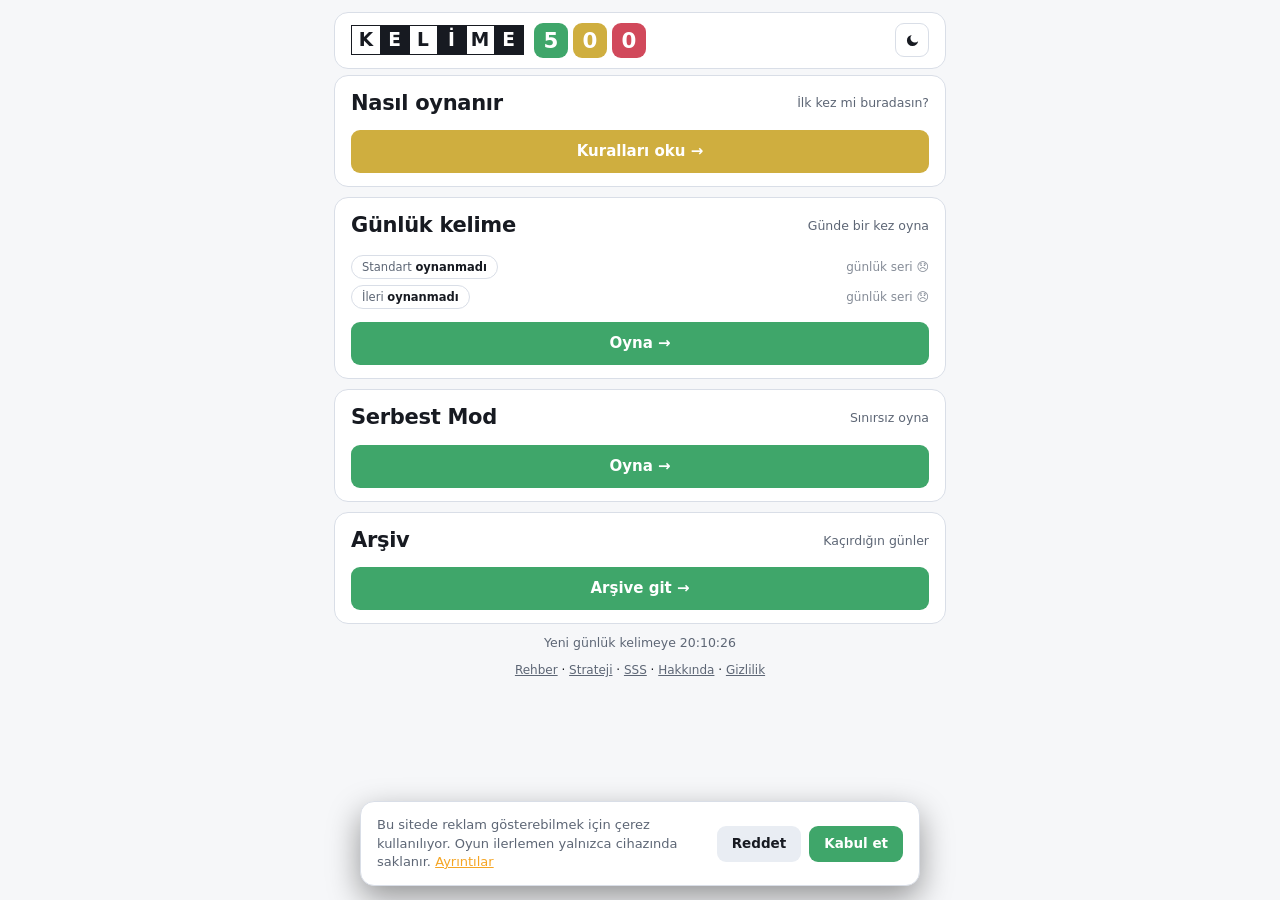
==== index.html @ 50d29ca2 "Mobilde alt kuşak büyüdü; pencere içi reklam her ekrana sığıyor Klavyenin altında ölü boşluk kalıyor" ====
<!doctype html>
<html lang="tr" data-tema="koyu">
<head>
<meta charset="utf-8">
<meta name="viewport" content="width=device-width, initial-scale=1">
<title>Kelime500</title>
<meta name="description" content="Gizli Türkçe kelimeyi 8 hakta bul. Her gün iki seviye için yeni kelime; serbest modda sınırsız oyna, arşivden eski günleri çöz.">
<link rel="canonical" href="https://kelime500.com/">
<link rel="icon" href="assets/favicon.svg?v=153" type="image/svg+xml">
<link rel="apple-touch-icon" href="assets/apple-touch-icon.png?v=153">
<meta name="theme-color" content="#0f1115">
<!-- Sosyal paylasim -->
<meta property="og:url" content="https://kelime500.com/">
<meta property="og:type" content="website">
<meta property="og:site_name" content="Kelime500">
<meta property="og:title" content="Kelime500 — Türkçe kelime bulmacası">
<meta property="og:description" content="Gizli Türkçe kelimeyi 8 hakta bul. Her gün iki seviye için yeni kelime; serbest modda sınırsız oyna, arşivden eski günleri çöz.">
<meta property="og:image" content="https://kelime500.com/assets/paylasim.png?v=153">
<meta property="og:image:width" content="1200">
<meta property="og:image:height" content="630">
<meta property="og:image:type" content="image/png">
<meta property="og:image:alt" content="Kelime500 — Türkçe kelime bulmacası">
<meta property="og:locale" content="tr_TR">
<meta name="twitter:card" content="summary_large_image">
<meta name="twitter:title" content="Kelime500 — Türkçe kelime bulmacası">
<meta name="twitter:description" content="Gizli Türkçe kelimeyi 8 hakta bul. Her gün iki seviye için yeni kelime; serbest modda sınırsız oyna, arşivden eski günleri çöz.">
<meta name="twitter:image" content="https://kelime500.com/assets/paylasim.png?v=153">
<link rel="stylesheet" href="assets/styles.css?v=153">
<script>
/* Tema ilk boyamadan once uygulanir; yoksa sabit yazili koyu tema bir an
   gorunup acik temaya gecerdi. Kayitli bir secim varsa o, yoksa cihazin
   tercihi kullanilir. Ayni mantik src/giris.js ve src/app.js icinde de var. */
(function () {
  var t = null;
  try { t = JSON.parse(localStorage.getItem('kelime500.tema')); } catch (e) { /* yoksay */ }
  if (t !== 'acik' && t !== 'koyu') {
    t = window.matchMedia && matchMedia('(prefers-color-scheme: light)').matches
      ? 'acik' : 'koyu';
  }
  document.documentElement.dataset.tema = t;

  /* Reklam yuvasi onizlemesi: ?reklam=1 ile acilir, ?reklam=0 ile kapanir.
     Sekme oturumu boyunca hatirlanir, boylece sayfalar arasi gezinirken
     kaybolmaz. Ziyaretciler normal adreste bos yuvalari gormez. */
  try {
    if (/[?&]reklam=1/.test(location.search)) {
      sessionStorage.setItem('kelime500.reklamOnizleme', '1');
    } else if (/[?&]reklam=0/.test(location.search)) {
      sessionStorage.removeItem('kelime500.reklamOnizleme');
    }
    if (sessionStorage.getItem('kelime500.reklamOnizleme')) {
      document.documentElement.dataset.reklam = 'onizleme';
    }
  } catch (e) { /* yoksay */ }
}());
</script>
</head>
<body class="giris">

<header>
  <div class="marka-kart">
    <span class="logo" aria-label="Kelime500">
      <span class="logo-kelime" aria-hidden="true"><b>K</b><b>E</b><b>L</b><b>İ</b><b>M</b><b>E</b></span>
      <span class="logo-sayi" aria-hidden="true"><b>5</b><b>0</b><b>0</b></span>
    </span>
    <button class="simge" id="tema" type="button" title="Gece/Gündüz">☀</button>
  </div>
</header>

<main class="giris-icerik">

  <section class="kart" id="nasil-kart">
    <p class="kart-ust">İlk kez mi buradasın?</p>
    <h2>Nasıl oynanır</h2>
    <a class="kart-dugme sari" href="nasil-oynanir">Kuralları oku →</a>
  </section>

  <section class="kart">
    <!-- Seri tehlikedeyse bu satirin yazisi degisir (src/giris.js): ayri bir
         uyari satiri eklemek kart yuklendikten sonra buyutuyordu. -->
    <p class="kart-ust" id="gunluk-ust">Günde bir kez oyna</p>
    <h2>Günlük kelime</h2>
    <div id="bugun-durum"></div>
    <a class="kart-dugme yesil" id="baglanti-gunluk" href="oyna?mod=gunluk">Oyna →</a>
  </section>

  <!-- Reklam yuvasi: Gunluk kelime kartindan sonra, kartlarla ayni genislikte.
       Yer onceden ayrildi; reklam gec yuklense de sayfa kaymaz. -->
  <div class="reklam reklam-icerik" id="reklam-anasayfa" aria-hidden="true"></div>

  <section class="kart">
    <p class="kart-ust">Sınırsız oyna</p>
    <h2>Serbest Mod</h2>
    <a class="kart-dugme yesil" id="baglanti-serbest" href="oyna?mod=serbest">Oyna →</a>
  </section>

  <section class="kart">
    <p class="kart-ust">Kaçırdığın günler</p>
    <h2>Arşiv</h2>
    <a class="kart-dugme yesil" id="baglanti-arsiv" href="oyna?mod=gunluk">Arşive git →</a>
  </section>

</main>

<p id="sayac" role="status"></p>

<p class="alt-baglanti">
  <a href="oyna?rehber" id="rehber-ac">Rehber</a> ·
  <a href="strateji">Strateji</a> ·
  <a href="sss">SSS</a> ·
  <a href="hakkinda">Hakkında</a> ·
  <a href="gizlilik">Gizlilik</a>
</p>


<!-- Masaustu yan bantlar (300x600) - yalnizca 1200px ustunde gorunur -->
<aside class="reklam reklam-yan sol" id="reklam-sol" aria-hidden="true"></aside>
<aside class="reklam reklam-yan sag" id="reklam-sag" aria-hidden="true"></aside>

<!-- Masaustu alt bant (728x90) -->
<div class="reklam reklam-alt" id="reklam-alt" aria-hidden="true"></div>

<script src="src/cerez.js?v=153"></script>
<script src="src/rehber.js?v=153"></script>
<script src="src/giris.js?v=153"></script>
<script>
/* Alttaki "Rehber" baglantisi: sayfadan cikmadan rehberi acar. JavaScript
   calismiyorsa baglanti oyun sayfasina gider (href), davranis bozulmaz. */
document.getElementById('rehber-ac').addEventListener('click', function (e) {
  if (window.KB && KB.rehber) { e.preventDefault(); KB.rehber.ac(); }
});
</script>
</body>
</html>
---- assets/styles.css ----
:root {
  --bg: #0f1115;
  --bg-yuksek: #171a21;
  --tus-bg: #262b35;
  --cizgi: #2a2f3a;
  --metin: #e8eaf0;
  --soluk: #9aa3b2;
  --vurgu: #f5a524;
  --yesil: #3fa66a;
  --sari: #cfae3f;
  --kirmizi: #d1495b;
  --gri: #4a5160;
  --yuvarlak: 9px;
  --gecis: 120ms ease;
  /* Sabit alt reklam kusagi. Mobilde 320x50, masaustunde 728x90 olcusune gore. */
  --reklam-alt-boy: 60px;
  --tema-sure: 320ms;    /* acik<->koyu gecis suresi - src/*.js TEMA_SURE ile ayni */
  --kart-sure: 460ms;   /* kart cevirme suresi - src/app.js KART_SURE ile ayni */

  --bosluk: clamp(4px, 0.8vh, 7px);
  /* Yardim penceresindeki ornek rozetler icin varsayilan olcu.
     Tahtadaki gercek kutu boyu #tahta icinde satir genisliginden cozuluyor. */
  --kutu: clamp(30px, min(11vw, 5.6vh), 52px);

  /* Daha once denenmis harf: koyu temada karartilir, acik temada grilestirilir.
     Koyu temada %45 karartma tusu klavye kutusunun rengine (--serit)
     esitliyordu, tusun kenari kayboluyordu; karartma azaltildi, soluklugu
     artik harfin rengi de tasiyor (.tus.kullanilmis). */
  --tus-kullanilmis: color-mix(in srgb, var(--tus-bg) 72%, #000 28%);

  /* Oyun sayfasinda baslik ve klavyenin arkasindaki tam genislik serit.
     Dugme renginden (--bg-yuksek) bir-iki ton koyu. */
  --serit: #13161c;

  /* --- OYUN OLCULERI: MOBIL ---
     Oyun sayfasindaki tahta ve klavyenin boyutlari. Buradaki degerler mobil
     (760px'ten dar ekran) icindir; web degerleri hemen asagidaki @media
     blogunda ayrica tanimli. Birini degistirmek digerine dokunmaz.
     Kutu boyu ekrana gore esner: genislikten ve yukseklikten ayri ayri
     hesaplanir, kucuk olan alinir, en-kucuk/en-buyuk arasina sikistirilir,
     sonra olcekle carpilir. */
  --oyun-genislik: 480px;     /* tahta + klavye alaninin en genis hali */
  --kutu-en-kucuk: 28px;
  --kutu-en-buyuk: 52px;
  --kutu-dikey-pay: 0.056;    /* ekran yuksekliginin kutu basina dusen payi */
  --tahta-olcek: 0.8;
  --tus-en-kucuk: 34px;       /* klavye tus yuksekligi */
  --tus-dikey-pay: 5.4vh;
  --tus-en-buyuk: 48px;
  --tus-olcek: 0.96;          /* 0.8'den %20 buyutuldu */
  --tus-yazi: 14px;
  --tus-genis-yazi: 13px;     /* ENTER ve silme tuslari */
  --tus-aralik: 3px;          /* ayni satirdaki tuslar arasi */
  --klavye-aralik: 0.75;      /* tus satirlari arasi bosluk carpani (1 = ilk hali) */
  /* Tus yuksekligi: hem .tus hem de klavyenin bos haldeki yuksekligi bunu
     kullanir (asagida #klavye min-height). */
  --tus-boy: calc(clamp(var(--tus-en-kucuk), var(--tus-dikey-pay), var(--tus-en-buyuk))
                  * var(--tus-olcek));
  --kutu-en-carpan: 1.524;    /* harf kutusu genisligi (1 = ilk hali) */
  --rozet-en-carpan: 1.8;     /* rozet genisligi (1 = ilk hali) */
  --kutu-boy-carpan: 1.287;   /* harf kutusu ve rozet yuksekligi (1 = ilk hali) */
  --tahta-aralik: 0.4375;     /* kutular arasi bosluk carpani (1 = ilk hali) */
  --kare-olcek: 0.94;         /* kare harf kutusunun olcegi (asagiya bkz. --kare) */
}

/* --- OYUN OLCULERI: WEB (760px ve genis) ---
   Web'e ozel tasarim buradan ayarlanir; su an mobil ile ayni degerler. */
@media (min-width: 760px) {
  :root {
    /* Web turu (24 Eylul): genis ekranda oyun dar bir sutunda kaliyor,
       altta olu bosluk oluyordu. Sutun genisletildi, kutular ve tuslar
       dikey alani daha cok kullaniyor. */
    --oyun-genislik: 640px;   /* giris sayfasindaki kartlarla ayni */
    --kutu-en-kucuk: 28px;
    --kutu-en-buyuk: 60px;
    --kutu-dikey-pay: 0.062;
    --tahta-olcek: 0.86;
    --tus-en-kucuk: 34px;
    --tus-dikey-pay: 5.6vh;
    --tus-en-buyuk: 52px;
    --tus-olcek: 0.96;
    --tus-yazi: 14px;
    --tus-genis-yazi: 13px;
    --tus-aralik: 3px;
    --klavye-aralik: 0.75;
    --kutu-en-carpan: 1.524;
    --rozet-en-carpan: 1.8;
    --kutu-boy-carpan: 1.287;
    --tahta-aralik: 0.4375;
    --kare-olcek: 0.94;
  }
}


:root[data-tema="acik"] {
  --bg: #f6f7f9;
  --bg-yuksek: #ffffff;
  --tus-bg: #e9edf3;
  --cizgi: #d9dee7;
  --metin: #171a21;
  --soluk: #5d6675;
  --gri: #b3bac6;
  /* Acik temada karartma tusu orta griye cevirip bozuk gosteriyordu;
     bunun yerine hafifce grilestiriliyor. */
  --tus-kullanilmis: color-mix(in srgb, var(--tus-bg) 70%, var(--soluk) 30%);
  --serit: #e4e8ee;
}

* { box-sizing: border-box; }

/* hidden ozniteligi her zaman gizlesin. Tarayicinin "[hidden]{display:none}"
   kurali cok zayif; ogeye sinif uzerinden display verildiginde (ornegin
   ".acilir button { display: flex }") eziliyor ve oge gizlenmiyordu. */
[hidden] { display: none !important; }

/* Asagi cekip yenileme (pull-to-refresh) kapali: oyun oynarken parmagi asagi
   kaydirmak kazara sayfayi yenileyebiliyor.
   NOT: iOS Safari'de denendi, orada yenileme hareketi yine de calisiyor ve
   bu sirada tarayici butun goruntu alanini surukledigi icin sabit reklam
   kusagi gecici olarak ekrandan tasiyor. Kullanici bunu sorun gormedi,
   ustune gidilmedi. Kural yine de duruyor - Chrome/Android gibi tarayicilarda
   kazara yenilemeyi engelliyor ve normal kaydirmayi etkilemiyor. */
html { overscroll-behavior-y: contain; }

body {
  margin: 0;
  min-height: 100dvh;
  overscroll-behavior-y: contain;
  background: var(--bg);
  color: var(--metin);
  font: 16px/1.4 "Inter", "Segoe UI", system-ui, -apple-system, sans-serif;
  display: flex;
  flex-direction: column;
  align-items: center;
  /* Hizli arka arkaya dokunuslar (ozellikle silme tusu) cift dokunus sayilip
     sayfayi yakinlastirmasin. Parmakla acip kapatarak yakinlastirma calismaya devam eder. */
  touch-action: manipulation;
  -webkit-text-size-adjust: 100%;
}

button {
  font: inherit; color: inherit; cursor: pointer;
  touch-action: manipulation;
  -webkit-tap-highlight-color: transparent;   /* dokununca gri parlama olmasin */
  -webkit-touch-callout: none;                /* basili tutunca buyutec/menu cikmasin */
  user-select: none;                          /* hizli dokunusta harf secilmesin */
}

/* Tiklayinca/dokununca cerceve cikmasin; yalnizca Tab ile gezinen gorsun. */
:focus { outline: none; }
:focus-visible { outline: 2px solid var(--vurgu); outline-offset: 2px; }

/* --- tema gecisi ---
   Sayfanin tamami tek parca capraz-gecis yapar (View Transitions).
   Onceki yontem her ogeye ayri renk gecisi veriyordu; rengini kalitimla alan
   yazilar (kart basliklari gibi) hem govdenin gecisini takip edip hem kendi
   gecislerini uyguladigi icin geride kaliyordu. Tek snapshot gecisinde
   butun pikseller ayni hizda doner. Destegi olmayan tarayicida ani gecis. */
::view-transition-old(root),
::view-transition-new(root) {
  animation-duration: var(--tema-sure);
  animation-timing-function: ease;
}
@media (prefers-reduced-motion: reduce) {
  ::view-transition-old(root),
  ::view-transition-new(root) { animation: none; }
}

/* --- üst bar --- */
header, .kontroller, main { width: 100%; max-width: 480px; padding-inline: 14px; }
body:not(.giris) :is(header, .kontroller, main) { max-width: var(--oyun-genislik); }

/* Oyun sayfasi: main artan dikey alani yutar. Tahta yukarida, kontrollerin
   hemen altinda kalir; klavye asagi itilir (telefonda basparmaga daha yakin).
   Boylece altta olu bosluk kalmaz. (Giris sayfasinin kendi izgarasi var.) */
body:not(.giris) main {
  /* Buyumez: artan dikey alan reklam yuvasinin ALTINDA kalsin. Buyuseydi
     bosluk klavye ile reklam arasina gider, reklam da ekranin dibine
     dusup gorunmez olurdu. */
  flex: 0 0 auto;
  display: flex; flex-direction: column;
  container-type: inline-size;   /* kutu boyu bu genislikten hesaplanir */
}

header {
  padding-top: 12px;
  display: flex; align-items: center; gap: 8px;
}

/* --- marka --- */

/* --- kutucuklu logo (giris sayfasi) ---
   KELIME: cengel bulmaca izgarasi - koseli, bitisik, kenarlari paylasan
   kutucuklar; bir bolumu dolu.
   500: oyundaki puan rozetleri - yuvarlak koseli, arali, yesil/sari/kirmizi.
   Iki farkli bicim bilerek: biri tek parca bir yapi, digeri uc ayri okuma. */
.logo {
  display: flex; align-items: center; gap: calc(var(--logo-kutu) * 0.34);
  --logo-kutu: 30px;                                   /* KELIME kutucugu */
  --logo-sayi: calc(var(--logo-kutu) * 1.15);          /* 500 %15 daha buyuk */
  text-decoration: none; color: inherit;
  margin-right: auto;
}
.logo b {
  display: grid; place-items: center;
  width: var(--logo-kutu); height: var(--logo-kutu);
  font-size: calc(var(--logo-kutu) * 0.62);
  font-weight: 800; line-height: 1;
  letter-spacing: 0;
}

/* cengel bulmaca izgarasi: kutucuklar kenar paylassin diye 1px bindiriliyor */
.logo-kelime { display: flex; }
.logo-kelime b {
  border: 1.5px solid var(--metin);
  margin-left: -1.5px;
  color: var(--metin);
  background: transparent;
}
.logo-kelime b:first-child { margin-left: 0; }
/* donusumlu dolu kutular: izgaraya ritim verir */
.logo-kelime b:nth-child(even) {
  background: var(--metin);
  color: var(--bg-yuksek);
}

/* puan rozetleri */
.logo-sayi { display: flex; gap: calc(var(--logo-kutu) * 0.15); }
.logo-sayi b {
  width: var(--logo-sayi); height: var(--logo-sayi);
  font-size: calc(var(--logo-sayi) * 0.62);
  border-radius: calc(var(--logo-sayi) * 0.26);
  color: #fff;                       /* uc rakam da beyaz */
}
.logo-sayi b:nth-child(1) { background: var(--yesil); }
.logo-sayi b:nth-child(2) { background: var(--sari); }
.logo-sayi b:nth-child(3) { background: var(--kirmizi); }

.simge {
  width: 34px; height: 34px;
  color: inherit; text-decoration: none;   /* <a> olan geri tusu mavi cikmasin */
  display: grid; place-items: center;
  background: var(--bg-yuksek);
  border: 1px solid var(--cizgi);
  border-radius: var(--yuvarlak);
  font-size: 15px;
  transition: border-color var(--gecis);
}
@media (hover: hover) { .simge:hover { border-color: var(--vurgu); } }

.kontroller { display: flex; gap: 6px; align-items: center; margin-top: 8px; }
/* Istatistik penceresi kapatilinca dogru cevap burada ortada durur. */
.kontroller.cevap-modu { justify-content: center; }
.kontroller.cevap-modu .mod-etiket {
  /* Yazi boyu mod/seviye yazisiyla ayni (13px): buyuk olunca satir uzuyor,
     oyun bitince tahta asagi kayiyordu. */
  flex: 0 0 auto; text-align: center;
}
.kontroller.cevap-modu .mod-etiket b { color: var(--yesil); }

.sekmeler {
  display: flex; gap: 3px; padding: 3px;
  background: var(--bg-yuksek);
  border: 1px solid var(--cizgi);
  border-radius: var(--yuvarlak);
}
.sekme {
  border: 0; background: transparent;
  padding: 5px 12px; border-radius: 6px;
  font-size: 13px; font-weight: 600; color: var(--soluk);
}
.sekme[aria-selected="true"] { background: var(--vurgu); color: #17181c; }

select, input[type="date"] {
  font: inherit; font-size: 13px;
  background: var(--bg-yuksek); color: var(--metin);
  border: 1px solid var(--cizgi); border-radius: var(--yuvarlak);
  padding: 6px 8px; min-width: 0; flex: 1 1 auto;
}
/* iOS, 16px'ten kucuk yazili bir alana dokunuldugunda sayfayi kendiliginden
   yakinlastiriyor; dokunmatikte yazi buyutulerek bu engellenir. */
@media (pointer: coarse) {
  select, input[type="date"] { font-size: 16px; }
}

/* --- tahta --- */
.durum {
  display: flex; justify-content: space-between; align-items: baseline;
  font-size: 12px; color: var(--soluk); margin: 8px 2px 6px;
}
.durum b { color: var(--metin); }

/* Bir satirin genisligi: 0.42 (↺) + 5 (harf kutusu) + 3 x 0.66 (rozet) = 7.4 kutu,
   aralarinda 8 bosluk, rozetlerden once 4px. Kutu boyu bu denklemden cozuluyor;
   boylece satir hicbir ekran genisliginde tasmaz. Ayrica 5.6vh ile sinirli ki
   tahta + klavye dikeyde de sigsin. */
#tahta {
  display: grid; gap: calc(var(--bosluk) * var(--tahta-aralik)); justify-content: center;
  /* Olculer :root'taki OYUN OLCULERI degiskenlerinden gelir (mobil/web ayri).
     --tahta-olcek: reklam alani icin tahta kucultuldu; genislik hesabi ayni
     kaliyor, yalnizca sonuc olcekleniyor - satir hala tasmiyor.
     Dikey pay hesaplanirken sabit reklam kusagi dusuluyor: yoksa kisa
     ekranlarda tahta kusagin altina tasiyordu. */
  --kutu: calc(clamp(var(--kutu-en-kucuk),
                     min(calc((100cqw - 8 * var(--bosluk) - 5px) / 7.4),
                         calc((100dvh - var(--reklam-alt-boy)) * var(--kutu-dikey-pay))),
                     var(--kutu-en-buyuk))
               * var(--tahta-olcek));
  /* Genislikler icin taban: --kutu ama satir tasmayacak kadarla sinirli.
     Bir satir: sifirlama (0.42) + 5 harf kutusu + 3 rozet (0.66 x carpan),
     aralarinda 8 bosluk, rozetlerden once 4px (+1px yuvarlama payi).
     Genis ekranda sinir devreye girmez, carpanlar aynen uygulanir; dar
     telefonda satir icerik genisligini doldurup orada durur.
     Yukseklikler ve yazi boyutlari sinirsiz --kutu'yu kullanir; boylece
     dikey buyutme telefonda da tam uygulanir. */
  --kutu-en: min(var(--kutu),
                 calc((100cqw - 8 * var(--bosluk) * var(--tahta-aralik) - 5px)
                      / (0.42 + 5 * var(--kutu-en-carpan) + 1.98 * var(--rozet-en-carpan))));
  /* Harf kutulari kare: kenari, carpanlarla bulunan genislik ve yukseklikten
     kucuk olani, --kare-olcek ile carpilmis hali. Rozetlerin yuksekligi de
     bu; genislikleri harf kutusuyla ayni oranda (--rozet-oran).
     Satir yalnizca 5 kare + 3 rozet'ten olusur ve ortalanir; temizleme
     dugmesi satirin soluna asilir, hesaba girmez (asagida .satir-sifirla).
     Ikinci terim, ortalanmis satirin solunda dugmeye yer kalmasini garanti
     eder: dugme (kare x --sifirla-en-oran + 4 aralik) baslik ve klavye
     kutularinin sol kenarindan (sayfa kenarindan 6px) iceride kalir. Satir
     simetrik oldugu icin ayni pay sagda da birakilir. Satir: 5 kare + 3 rozet
     + 7 aralik + 4px (rozet grubu ayirici); kutu kenarina kadar 14 - 6 = 8px
     payi var. Dugme genisligi kareye bagli oldugu icin denklem kareye gore
     cozuldu: kare <= (W + 16 - 15a - 5) / (5 + 3 x rozet-oran + 2 x dugme-oran).
     Genis ekranda sinir devreye girmez. */
  --aralik: calc(var(--bosluk) * var(--tahta-aralik));
  --rozet-oran: calc(0.66 * var(--rozet-en-carpan) / var(--kutu-en-carpan));
  /* Satir notlarini temizleme dugmesi: kare, alani harf kutusunun yarisi.
     Kenari kutunun 1/kok(2) kati (0.7071^2 = 0.5). Kenari yarisi olsaydi
     alan dortte bir olurdu. */
  --sifirla-en-oran: 0.7071;
  --sifirla-boy-oran: 0.7071;
  --kare: min(calc(min(var(--kutu-en) * var(--kutu-en-carpan),
                       var(--kutu) * var(--kutu-boy-carpan)) * var(--kare-olcek)),
              calc((100cqw + 2 * 8px - 15 * var(--aralik) - 5px)
                   / (5 + 3 * var(--rozet-oran) + 2 * var(--sifirla-en-oran))));
}

.satir { display: flex; gap: calc(var(--bosluk) * var(--tahta-aralik)); align-items: center;
          position: relative; }   /* temizleme dugmesi buna gore asilir */

.satir-sifirla {
  /* Alani harf kutusunun yarisi (#tahta'da --sifirla-*-oran).
     Satirin disinda, soluna asili: satir yalnizca kutular ve rozetlerden
     olusup ortalansin, dugme gorunse de gorunmese de (.bos) kaymasin.
     Harf kutularina uzakligi 4 satir araligi; dikeyde satirin ortasinda. */
  position: absolute; right: 100%; top: 50%; transform: translateY(-50%);
  width: calc(var(--kare) * var(--sifirla-en-oran));
  height: calc(var(--kare) * var(--sifirla-boy-oran));
  margin-right: calc(4 * var(--aralik));
  flex: 0 0 auto;
  display: grid; place-items: center;
  border: 1px solid var(--cizgi); border-radius: var(--yuvarlak);
  background: var(--bg-yuksek); color: var(--soluk);
  font-size: calc(var(--kare) * var(--sifirla-boy-oran) * 0.56);
  /* Dugmenin varsayilan ic boslugu ve govdeden gelen 1.4 satir yuksekligi
     ↺ simgesini kutunun ortasindan kaydiriyordu. */
  padding: 0; line-height: 1;
}
@media (hover: hover) { .satir-sifirla:hover { border-color: var(--vurgu); color: var(--metin); } }
.satir-sifirla.bos { visibility: hidden; }

.kutu {
  /* Kare; kenari #tahta'daki --kare'den gelir. */
  width: var(--kare); height: var(--kare);
  display: grid; place-items: center;
  border: 2px solid var(--cizgi);
  border-radius: var(--yuvarlak);
  background: var(--bg-yuksek);
  font-size: calc(var(--kutu) * 0.46);
  font-weight: 700;
  user-select: none;
  transition: border-color var(--gecis), background var(--gecis), color var(--gecis);
}
.kutu.dolu { border-color: var(--soluk); }
.kutu.atla { color: var(--soluk); }
.kutu.imlec { border-color: var(--vurgu); }
.satir.gonderildi .kutu { cursor: pointer; }
/* Oyun bitince not almak anlamsiz: imlec ve sifirlama dugmesi pasif. */
#tahta.oyun-bitti .kutu { cursor: default; }
#tahta.oyun-bitti .satir-sifirla { visibility: hidden; }
.kutu.not-yesil   { background: var(--yesil);   border-color: var(--yesil);   color: #fff; }
.kutu.not-sari    { background: var(--sari);    border-color: var(--sari);    color: #17181c; }
.kutu.not-kirmizi { background: var(--kirmizi); border-color: var(--kirmizi); color: #fff; }

/* geçersiz kelime: satır kırmızı ve üstü çizili */
.satir.hatali .kutu { color: var(--kirmizi); border-color: var(--kirmizi); text-decoration: line-through; }

/* Enter'a basmadan, kelime tamamlanir tamamlanmaz: sozlukte olmayan kelime */
.satir.gecersiz .kutu.dolu { color: var(--kirmizi); border-color: var(--kirmizi); text-decoration: line-through; }

/* margin-left: harf kutulari ile rozetler arasindaki grup ayirici; kutu
   araliklari daraldiginda da iki grup birbirinden ayirt edilsin diye sabit. */
.rozetler { display: flex; gap: calc(var(--bosluk) * var(--tahta-aralik)); margin-left: 4px; }

/* --- cevrilebilir kartlar (rozetler + perde acilisinda harfler) --- */
/* Kart dikey ekseninin ortasindan, yukaridan asagiya donerek arka yuzunu gosterir. */
.rozet {
  width: calc(var(--kare) * var(--rozet-oran));
  height: var(--kare);   /* harf kutusuyla ayni yukseklik */
  perspective: 700px;
  background: none;
}
.rozet-ic {
  position: relative; width: 100%; height: 100%;
  transform-style: preserve-3d;
  transition: transform var(--kart-sure, 460ms) cubic-bezier(.45, .05, .35, 1);
}
.rozet.cevrik .rozet-ic { transform: rotateX(-180deg); }
.rozet-yuz {
  position: absolute; inset: 0;
  display: grid; place-items: center;
  border-radius: var(--yuvarlak);
  font-size: calc(var(--kutu) * 0.4);
  font-weight: 800; color: #fff;
  backface-visibility: hidden;
  -webkit-backface-visibility: hidden;
}
.rozet-yuz.arka { transform: rotateX(180deg); }

.rozet.yer  .rozet-yuz { background: var(--yesil); }
.rozet.harf .rozet-yuz { background: var(--sari); color: #17181c; }
.rozet.yok  .rozet-yuz { background: var(--kirmizi); }
/* Henuz oynanmamis satirin rozetleri bilgi tasimadigi icin renkli durmaz;
   bos harf kutulariyla ayni bos gorunumu alir. */
.rozetler.bos .rozet .rozet-yuz {
  background: var(--bg-yuksek);
  box-shadow: inset 0 0 0 2px var(--cizgi);
  opacity: 1;
}

/* perde acilisinda harf kutulari da ayni sekilde doner */
.kutu.cevrilir { perspective: 700px; background: none; border: 0; padding: 0; }
.kutu-ic {
  position: relative; width: 100%; height: 100%;
  transform-style: preserve-3d;
  transition: transform var(--kart-sure, 460ms) cubic-bezier(.45, .05, .35, 1);
}
.kutu.cevrik .kutu-ic { transform: rotateX(-180deg); }
.kutu-yuz {
  position: absolute; inset: 0;
  display: grid; place-items: center;
  border: 2px solid var(--soluk);
  border-radius: var(--yuvarlak);
  background: var(--bg-yuksek);
  font-size: calc(var(--kutu) * 0.46);
  font-weight: 700;
  backface-visibility: hidden;
  -webkit-backface-visibility: hidden;
}
.kutu-yuz.arka { transform: rotateX(180deg); }
.kutu-yuz.not-yesil   { background: var(--yesil);   border-color: var(--yesil);   color: #fff; }
.kutu-yuz.not-sari    { background: var(--sari);    border-color: var(--sari);    color: #17181c; }
.kutu-yuz.not-kirmizi { background: var(--kirmizi); border-color: var(--kirmizi); color: #fff; }

/* hareket azaltma tercihi: donus yerine dogrudan gecis */
@media (prefers-reduced-motion: reduce) {
  .rozet-ic, .kutu-ic { transition: none; }
}

/* yardim penceresindeki ornek rozetler: donmez, duz gosterilir */
.rozet.duz {
  display: grid; place-items: center;
  perspective: none;
  border-radius: var(--yuvarlak);
  font-weight: 800; color: #fff;
}
.rozet.duz.yer  { background: var(--yesil); }
.rozet.duz.harf { background: var(--sari); color: #17181c; }
.rozet.duz.yok  { background: var(--kirmizi); }

.satir.sallan { animation: sallan 300ms; }
@keyframes sallan {
  0%,100% { transform: translateX(0); }
  25% { transform: translateX(-5px); }
  75% { transform: translateX(5px); }
}

/* --- simgeler ---
   Satir notlarini ve klavye notlarini temizleyen dugmeler ayni simgeyi
   (supurge) kullanir; gonder tusu "enter" oku. Simgeler burada tek yerde
   tanimli, oyun, klavye ve kurallar metni yalnizca sinifi kullanir. Maske
   olarak cizildikleri icin rengi bulunduklari yazinin rengidir. */
.ikon {
  display: inline-block; width: 1.15em; height: 1.15em; vertical-align: -0.2em;
  background-color: currentColor;
  -webkit-mask: var(--ikon) center / contain no-repeat;
          mask: var(--ikon) center / contain no-repeat;
}
.ikon-supurge {
  --ikon: url("data:image/svg+xml;utf8,<svg xmlns='http://www.w3.org/2000/svg' viewBox='0 0 24 24' fill='none' stroke='black' stroke-width='2' stroke-linecap='round' stroke-linejoin='round'><g transform='translate(1.5 -0.5) rotate(35 12 12)'><path d='M12 2v8'/><path d='M8 10h8l1.5 10h-11z'/><path d='M10.5 14v6M13.5 14v6'/></g></svg>");
}
.ikon-gonder {
  --ikon: url("data:image/svg+xml;utf8,<svg xmlns='http://www.w3.org/2000/svg' viewBox='0 0 24 24' fill='none' stroke='black' stroke-width='2.2' stroke-linecap='round' stroke-linejoin='round'><path d='M20 5v7a3 3 0 0 1-3 3H5'/><path d='M9 11l-4 4 4 4'/></svg>");
}
.tus .ikon { width: 1.35em; height: 1.35em; }

/* --- klavye --- */
#klavye { display: grid; gap: calc(var(--bosluk) * 0.8 * var(--klavye-aralik)); margin: 10px 0 14px; }

/* Tahta ve klavye yukariya hizalanir; kucultmeden artan alan altta toplanir
   (reklam yerlesimi icin).
   Ust boslugu .kontroller'in margin-top'u ile ayni: logo -> mod etiketi ve
   mod etiketi -> tahta araliklari esit gorunsun. */
body:not(.giris) #tahta { margin-block: 8px 0; }
body:not(.giris) #klavye { margin-top: 12px; }
/* Tahta ve klavye JavaScript ile olusturuluyor; olusana kadar yerleri bos
   kalirsa sayfanin alti once yukarida duruyor, sonra asagi sicriyor (CLS).
   Bos haldeki yukseklik dolu haliyle ayni: 8 satir tahta, 4 satir klavye. */
body:not(.giris) #tahta  { min-height: calc(8 * var(--kare) + 7 * var(--aralik)); }
body:not(.giris) #klavye { min-height: calc(4 * var(--tus-boy) +
                                            3 * var(--bosluk) * 0.8 * var(--klavye-aralik) +
                                            16px); }   /* 16px: klavyenin ic boslugu */
.klavye-satir { display: flex; gap: var(--tus-aralik); justify-content: center; }

.tus {
  flex: 1 1 0; min-width: 0;
  height: var(--tus-boy);   /* yalnizca dikeyde kucultuldu */
  border: 1px solid transparent;
  border-radius: 6px;
  background: var(--tus-bg);
  font-size: var(--tus-yazi); font-weight: 700;
  transition: background var(--gecis), opacity var(--gecis);
}
/* Dokunmatikte :hover son dokunulan tusta takili kalip cerceve birakiyor,
   o yuzden yalnizca gercek fare varken uygulanir. */
@media (hover: hover) { .tus:hover { border-color: var(--soluk); } }
.tus.genis { flex: 1.5 1 0; font-size: var(--tus-genis-yazi); }
/* sağ tıkla / basılı tut: kendi eleme notun */
.tus.not-yok  { opacity: .35; text-decoration: line-through; }
/* Elle verilen tus notlari da tahtadan gelenlerle ayni soluk tonda: klavyede
   ayni anlama gelen iki farkli yesil/sari olmasin. */
.tus.not-var  { background: color-mix(in srgb, var(--yesil) 55%, var(--tus-bg)); }
.tus.not-belki{ background: color-mix(in srgb, var(--sari)  55%, var(--tus-bg)); }
/* otomatik: bu harf simdiye kadar bir tahminde kullanildi */
.tus.kullanilmis { background: var(--tus-kullanilmis); color: var(--soluk); }
/* Klavyenin son satiri: joker, temizle, bosluk, gonder. Genislikler ustteki
   satirla (Z C V B N M O C sil) hizali: her tus kapladigi ust tuslarin
   genisligi + aralarindaki bosluklar.
   Her tusun sabit bir payi var: 1px + 1px kenarlik (ic bosluk sifir). Bir tus
   N ust tusun yerini kapliyorsa, N-1 aralik ve N-1 kenarlik payi eksik kalir;
   flex-basis bunlari ekler, flex-grow ust tus sayisidir (sil 1.5). Boylece
   aralik ve kenarliklar dahil birebir ust uste oturur. */
.klavye-satir .tus { padding-inline: 0; }
.tus.alt-2, .joker-sarmal.alt-2 { flex: 2 1 calc(var(--tus-aralik) + 2px); }
.tus.alt-3  { flex: 3   1 calc(2 * var(--tus-aralik) + 4px); }
.tus.alt-25 { flex: 2.5 1 calc(var(--tus-aralik) + 2px); }

/* --- jokerler --- */
/* J tusu sarmalin icinde (kutu tusun ustunde acilsin diye); satirdaki payi
   sarmal alir, tus onu doldurur. */
.joker-sarmal { position: relative; display: flex; min-width: 0; }
.joker-sarmal .tus { flex: 1 1 auto; }
.tus.joker-tus {
  font-weight: 800;
  position: relative; overflow: hidden; isolation: isolate;
  transition: background 250ms ease;
}
.joker-simge {
  position: relative; z-index: 1;   /* altin katmanin ustunde */
  display: inline-block; width: 1.9em; height: 1.9em; vertical-align: middle;
}
/* Kullanilabilir joker yokken (henuz acilmadi, bu tahminde kullanildi,
   hepsi bitti) tus, tahminlerde kullanilmis harfler gibi: zemini onlarin
   koyu tonu (--tus-kullanilmis, acik temada klavyede yeniden tanimli),
   logo da onlarin yazisi kadar soluk - renkleri biraz sonuk. */
.tus.joker-tus.joker-pasif { background: var(--tus-kullanilmis); }
.tus.joker-tus.joker-pasif .joker-simge { opacity: .55; filter: saturate(.65); }
.joker-simge { transition: opacity 250ms ease, filter 250ms ease; }

/* Kullanilabilir joker varken butun tus 3 saniyede bir parlak altinla yanip
   soner: altin katman belirir, uzerinden bir isik gecer, soner. Altin
   duz tek renk degil, koyu-acik-koyu gecisli (--altin). */
.tus.joker-tus::before {
  content: ""; position: absolute; inset: 0; z-index: 0; pointer-events: none;
  border-radius: inherit;
  background: var(--altin); background-size: 250% 100%;
  opacity: 0;
}
:root { --altin: linear-gradient(115deg, #9a6a12 0%, #d9a52b 28%, #ffe58a 46%, #fff7cf 50%,
                                         #ffe58a 54%, #d9a52b 72%, #9a6a12 100%); }
/* Kullanilabilir joker varken tus sabit altin durur. Yanip sonme yalnizca
   ilk acilista (iki kez) ve bir dakikadir tahmin yapilmadiginda (bir kez) -
   surekli yanip sonmesi oyuncunun dikkatini dagitiyordu. */
.tus.joker-tus.joker-hazir::before { opacity: 1; background-position: 50% 0; }
/* Altin katman yarim tur fazla doner (2 -> 2.5) ve "forwards" ile donusun
   en parlak aninda durur: bu an sabit gorunumun ta kendisi, boylece
   yanip sonmeden sabit hale gecis fark edilmez. Isiltinin kendisi tam
   turda biter, sonrasinda golge kalmaz. */
.tus.joker-tus.joker-yanip { animation: joker-isik 3s ease-in-out var(--yanip, 2); }
.tus.joker-tus.joker-yanip::before {
  animation: joker-altin 3s ease-in-out var(--yanip-altin, 2.5) forwards;
}
@keyframes joker-altin {
  0%   { opacity: 0; background-position: 110% 0; }
  50%  { opacity: 1; background-position: 50% 0; }
  100% { opacity: 0; background-position: -10% 0; }
}
@keyframes joker-isik {
  0%, 100% { box-shadow: none; }
  50%      { box-shadow: 0 0 14px 1px rgba(255, 214, 90, .55); }
}
/* Secim surerken tus sabit altin. */
.tus.joker-tus.joker-secimde { animation: none; }
.tus.joker-tus.joker-secimde::before { opacity: 1; animation: none; background-position: 50% 0; }

/* Joker kutusu, seviye kutusu gibi dugmenin hemen ustunde acilir. */
.acilir.joker-menu {
  top: auto; right: auto; bottom: calc(100% + 6px); left: 0;
  /* Genislik icerikten: aciklamalar tek satirda kalsin; dar ekranda sinirli. */
  width: max-content; max-width: calc(100vw - 28px);
}
.acilir.joker-menu .joker-ne { white-space: nowrap; }
/* "Emin misin?" - secilen jokerin yerinde. */
.joker-onay {
  display: grid; gap: 2px; padding: 9px 10px; border-radius: 8px;
  background: color-mix(in srgb, var(--vurgu) 14%, transparent);
}
.joker-onay-dugmeler { display: flex; gap: 6px; margin-top: 6px; }
/* .acilir button kurali (seffaf, sola yasli) bu dugmeleri eziyordu; iki
   sinifla daha ozgul. Vazgec'in zemini yazi renginden: acik temada klavye
   --tus-bg'yi beyaza cekiyor, beyaz kutuda kaybolmasin. */
.acilir .joker-onay-dugmeler .tus {
  /* joker satirlarinin grid duzeni bu dugmelere de geciyordu - yazi solda kaliyordu */
  display: flex; align-items: center; justify-content: center;
  flex: 1 1 0; height: 32px; padding: 0;
  font-size: 13.5px; font-weight: 600; border-radius: var(--yuvarlak);
  background: color-mix(in srgb, var(--metin) 10%, transparent); color: var(--metin);
}
.acilir .joker-onay-dugmeler .tus.evet { background: var(--vurgu); color: #17181c; }
@media (hover: hover) {
  .acilir .joker-onay-dugmeler .tus:hover { filter: brightness(1.08); }
}
.acilir.joker-menu button {
  display: grid; grid-template-columns: 1fr; gap: 2px; font-weight: 400;
}
.acilir.joker-menu button:disabled { cursor: default; }
.acilir.joker-menu button:disabled .joker-ad,
.acilir.joker-menu button:disabled .joker-ne { opacity: .5; }
.joker-ad { font-weight: 700; }
.joker-ne { font-size: 12.5px; color: var(--soluk); }
.joker-durum { font-size: 12px; color: var(--soluk); }
.joker-durum.hazir { color: var(--vurgu); font-weight: 600; }
/* Acik temada klavye --tus-bg'yi beyaza cekiyor; kutudaki uzerine gelme
   rengi beyaz kalmasin. */
@media (hover: hover) {
  .acilir.joker-menu button:not(:disabled):hover {
    background: color-mix(in srgb, var(--metin) 8%, transparent);
  }
}

/* Secim onaylaninca son tahmin satiri once eski haliyle durur
   (--joker-gecikme, JS: JOKER_BEKLE), sonra --joker-gel surede parlaklik sifirdan
   tama cikar ve hafifce nabiz atmaya devam eder. Secilemeyen kutular
   (kesin kirmizilar) ayni zamanlamayla soluklasir. */
#tahta { --joker-gel: .75s; }   /* JS JOKER_BEKLE ile ayni */
.satir.joker-satir .kutu.joker-secilebilir {
  cursor: pointer;
  animation: joker-gel var(--joker-gel) ease-out var(--joker-gecikme, .75s) both,
             joker-parla 1.1s ease-in-out calc(var(--joker-gecikme, .75s) + var(--joker-gel)) infinite alternate;
}
.satir.joker-satir .kutu.joker-kapali {
  animation: joker-sol var(--joker-gel) ease-out var(--joker-gecikme, .75s) both;
}
@keyframes joker-gel {
  from { box-shadow: 0 0 0 2px transparent; }
  to   { box-shadow: 0 0 0 2px var(--vurgu); }
}
@keyframes joker-parla {
  from { box-shadow: 0 0 0 2px var(--vurgu); }
  to   { box-shadow: 0 0 0 2px var(--vurgu), 0 0 12px 2px color-mix(in srgb, var(--vurgu) 55%, transparent); }
}
@keyframes joker-sol { from { opacity: 1; } to { opacity: .4; } }
@media (prefers-reduced-motion: reduce) {
  .satir.joker-satir .kutu.joker-secilebilir { animation: none; box-shadow: 0 0 0 2px var(--vurgu); }
  .satir.joker-satir .kutu.joker-kapali { animation: none; opacity: .4; }
    .tus.joker-tus.joker-yanip, .tus.joker-tus.joker-yanip::before { animation: none; }
}
/* Kutu jokeriyle acilmis kutu: gercek renk, icte ince beyaz halka -
   oyuncunun kendi notlarindan ayirt edilsin. */
.kutu.joker-acik,
.kutu.joker-iz { box-shadow: inset 0 0 0 2px rgba(255, 255, 255, .6); }
/* Acik temada bos (notsuz) kutu beyaz; beyaz cerceve gorunmez. */
:root[data-tema="acik"] .kutu.joker-iz:not(.not-sari):not(.not-yesil):not(.not-kirmizi)
  { box-shadow: inset 0 0 0 2px rgba(23, 26, 33, .45); }

/* Acik temada klavye tuslari beyaz, altlarinda hafif golge (telefon
   klavyesi gibi). Tus zemini (#e9edf3) klavye kutusuyla (#e4e8ee) neredeyse
   ayniydi, tuslar kayboluyordu. Yalnizca klavyede: cerez bildirimi ve
   istatistik penceresindeki dugmeler de .tus kullaniyor, onlar beyaz bir
   kutunun icinde. --tus-kullanilmis :root'ta hesaplandigi icin burada
   yeniden tanimlaniyor; tahta-* renkleri --tus-bg'yi kuralin icinde
   kullandigi icin kendiliginden beyazla karisiyor. */
:root[data-tema="acik"] #klavye {
  --tus-bg: #ffffff;
  --tus-kullanilmis: color-mix(in srgb, #ffffff 70%, var(--soluk) 30%);
}
:root[data-tema="acik"] #klavye .tus { box-shadow: 0 1px 1px rgba(23, 26, 33, .16); }

/* Tahtadaki notlarin klavyedeki yansimasi. Tahtadakinden bir-iki ton soluk
   (renk tus zeminiyle karistirilir) ki klavye tahtadan goz alici olmasin. */
.tus.tahta-yesil   { background: color-mix(in srgb, var(--yesil)   55%, var(--tus-bg)); }
.tus.tahta-sari    { background: color-mix(in srgb, var(--sari)    55%, var(--tus-bg)); }
.tus.tahta-kirmizi { background: color-mix(in srgb, var(--kirmizi) 55%, var(--tus-bg)); }

footer { color: var(--soluk); font-size: 11px; padding: 0 14px 18px; text-align: center; max-width: 480px; }

/* --- bildirim + pencereler --- */
#bildirim {
  /* top olculerek verilir (app.js bildirimYerlestir): baslik kutusu ile
     tahta arasindaki bosluk. Asagida yalnizca yedek deger var. */
  position: fixed; top: 60px; left: 50%; transform: translateX(-50%);
  max-width: min(320px, calc(100vw - 28px));
  background: var(--metin); color: var(--bg);
  padding: 5px 12px; border-radius: var(--yuvarlak);
  font-size: 13px; font-weight: 600; text-align: center;
  opacity: 0; pointer-events: none;
  transition: opacity 150ms ease; z-index: 20;
}
#bildirim.gorunur { opacity: 1; }

dialog {
  border: 1px solid var(--cizgi); border-radius: 14px;
  background: var(--bg-yuksek); color: var(--metin);
  max-width: 440px; width: calc(100% - 28px); padding: 20px;
}
/* Nasil oynanir penceresi giris sayfasi kartlariyla ayni genislikte:
   main 576px, ic genislik 576 - 28 = 548.
   Baslik ve kapatma tusu sabit kalir, yalnizca metin kayar - yoksa okumak
   icin asagi inince kapatma tusuna donmek gerekiyordu. */
/* DIKKAT: display yalnizca [open] durumunda verilir. Kimlik secicisi
   tarayicinin "dialog:not([open]) { display: none }" kuralini ezdigi icin,
   kosulsuz bir "display: flex" pencereyi kapandiktan sonra da ekranda
   birakiyordu (zemin karartmasi kalkiyor ama pencere duruyordu). */
#yardim-pencere {
  max-width: 548px; max-height: 85vh;
  padding: 0; overflow: hidden; outline: none;
}
#yardim-pencere[open] { display: flex; flex-direction: column; }
.pencere-baslik {
  flex: 0 0 auto;
  display: flex; align-items: center; gap: 10px;
  padding: 18px 20px 12px;
  border-bottom: 1px solid var(--cizgi);
}
.pencere-baslik h2 { margin: 0; flex: 1 1 auto; }
#yardim-pencere .kapat { position: static; flex: 0 0 auto; }
.pencere-govde { flex: 1 1 auto; overflow-y: auto; padding: 14px 20px 20px; }
.pencere-govde > p:first-child { margin-top: 0; }
dialog::backdrop { background: rgba(0,0,0,.6); }
dialog h2 { margin: 0 0 8px; font-size: 18px; }
dialog p, dialog li { color: var(--soluk); font-size: 13.5px; }
dialog b, dialog strong { color: var(--metin); }
dialog ul { padding-left: 18px; }
.kapat { position: absolute; top: 12px; right: 12px; }
.ornek { display: flex; gap: 6px; align-items: center; margin: 6px 0; }
.ornek .rozet { width: 30px; height: 30px; font-size: 14px; }
.ornek p { margin: 0; }

.istatistikler { display: flex; gap: 6px; text-align: center; margin: 12px 0; }
.ist { flex: 1; }
.ist b { display: block; font-size: 22px; }
.ist span { font-size: 11px; color: var(--soluk); }
/* Kac hakta bildin: yatay eksen kacinci tahminde bilindigi, dikey eksen
   kac kez. Bos sutun da yerinde durur, eksen sabit kalsin. */
.dagilim {
  display: flex; align-items: flex-end; gap: 6px;
  height: 128px; padding-top: 4px;
}
/* Pencerede grafik kalan boslugu doldurur; icerik kisalinca bos alan kalmaz. */
#ist-dagilim { flex: 1 1 auto; min-height: 128px; max-height: 260px; }
.sutun { flex: 1; display: flex; flex-direction: column; align-items: center; height: 100%; }
/* Sayi cubugun icinde durur; bos sutun da sayinin sigacagi kadar yukselir. */
.sutun-cubuk {
  width: 100%; margin-top: auto; min-height: 26px;
  display: flex; align-items: flex-start; justify-content: center;
  padding-top: 4px; border-radius: 5px 5px 0 0; background: var(--gri);
}
.sutun-cubuk i { font-style: normal; font-size: 12px; font-weight: 700; color: #fff; }
.sutun.bos .sutun-cubuk { background: var(--bg); }
.sutun.bos .sutun-cubuk i { color: var(--soluk); }
.sutun.aktif .sutun-cubuk { background: var(--yesil); }
.sutun-ad { margin-top: 5px; font-size: 11.5px; color: var(--soluk); }
#geri-sayim { display: block; text-align: center; margin-top: 12px; font-size: 12px; color: var(--soluk); }

/* Giris sayfasinin altindaki gunluk kelime sayaci. */
#sayac {
  /* Ustundeki (son kart) ve altindaki (baglantilar) bosluk esit. */
  width: 100%; max-width: 576px;
  margin: 14px 0; padding-inline: 14px;
  text-align: center; font-size: 12.5px; color: var(--soluk);
}

/* Oyun sayfasi basligi: solda kutucuklu logo, sagda dugmeler (geri dahil).
   Logonun boyu basligin genisliginden cozulur (asagida). */
body:not(.giris) header { container-type: inline-size; }

/* Baslik ve klavye, icerigini her yandan 8px'le saran yuvarlak koseli bir
   kutu icinde - bir dugmenin simgesini sarmasi gibi. Kutu arkadaki bir
   sozde-ogeyle cizilir; icerigin yerlesimi degismez. (Basliga dogrudan
   arka plan verilmedi: baslik menusu kutunun disina tasiyor, kirpilirdi.)
   Baslik: icerik 14px iceride, kutu 6px iceride -> 8px ic bosluk.
   Klavye: tuslar main'in icerik alaninda, kutu 8px disari tasar.
   Boylece iki kutunun kenarlari ust uste hizali. */
body:not(.giris) header { position: relative; padding-block: 8px; }
body:not(.giris) #klavye { position: relative; isolation: isolate; padding-block: 8px; }
body:not(.giris) header::before,
body:not(.giris) #klavye::before {
  content: ""; position: absolute; inset-block: 0; z-index: -1;
  border-radius: var(--yuvarlak);
  background: var(--serit);
}
body:not(.giris) header::before { inset-inline: 6px; }
body:not(.giris) #klavye::before { inset-inline: -8px; }

/* Logo solda kalir, sag ucu oyun sutununun tam ortasina denk gelir (mobilde
   bu ekranin ortasidir). Baslik iki yandan esit bosluklu oldugu icin orta
   nokta, baslik icerik genisliginin yarisina (50cqw) karsilik gelir.
   Logonun gercek genisligi 10.09 x kutu - 7.5px: KELIME kutulari birbirine
   1.5px biner, 5 bindirme sabit 7.5px kazandirir. Kutu boyu buradan cozulur. */
/* Sagdaki dugmeler (34 + 8 + 34 + 8 + seviye dugmesi) ve logoyla aralarindaki
   8px yer kaplar; bu yer ortanin sagina sigmiyorsa (yalnizca cok dar
   telefonlarda) logo ortadan once biter. */
body:not(.giris) .logo {
  --logo-kutu: calc((min(50cqw, 100cqw - 92px - var(--zorluk-en)) + 7.5px) / 10.09);
}

/* --- baslik acilir menuleri --- */
.acilir-sarmal { position: relative; display: flex; }
.acilir {
  position: absolute; top: calc(100% + 6px); right: 0; z-index: 30;
  min-width: 168px;
  display: grid; gap: 2px;
  padding: 6px;
  background: var(--bg-yuksek);
  border: 1px solid var(--cizgi);
  border-radius: 12px;
  box-shadow: 0 12px 32px rgba(0, 0, 0, .38);
}
.acilir[hidden] { display: none; }
.acilir button {
  display: flex; align-items: center; gap: 9px;
  width: 100%; text-align: left;
  background: transparent; border: 0;
  padding: 9px 10px; border-radius: 8px;
  font-size: 14px; font-weight: 600; color: var(--metin);
}
.acilir hr { border: 0; border-top: 1px solid var(--cizgi); margin: 4px 2px; }
@media (hover: hover) { .acilir button:hover { background: var(--tus-bg); } }
.acilir button[aria-current="true"] { background: color-mix(in srgb, var(--vurgu) 18%, transparent); }
.acilir .nokta { width: 10px; height: 10px; border-radius: 3px; flex: 0 0 auto; }
.nokta.standart  { background: var(--yesil); }
.nokta.ileri     { background: var(--kirmizi); }

/* Zorluk dugmesi: seviyenin rengini ve harfini tasir ("Seviye: S").
   Dikdortgen - yuksekligi diger dugmelerle ayni. Genisligi sabit bir
   degiskende (--zorluk-en), cunku logo basliktaki yeri buna gore hesapliyor.
   Dar telefonda (390px alti) yazi 1px kuculur, dugme daralir: logo yine
   ekranin ortasinda bitebilsin. */
:root { --zorluk-en: 88px; }
@media (max-width: 389.98px) { :root { --zorluk-en: 74px; } }
.zorluk-dugme {
  width: var(--zorluk-en); padding-inline: 0;
  border-color: transparent; font-weight: 400; font-size: 14px; white-space: nowrap;
}
@media (max-width: 389.98px) { .zorluk-dugme { font-size: 13px; } }
.zorluk-dugme[data-zorluk="standart"]  { background: var(--yesil);   color: #fff; }
.zorluk-dugme[data-zorluk="ileri"]     { background: var(--kirmizi); color: #fff; }
/* Iki seviyenin yazisi ayni hucrede ust uste; yalnizca gecerli olan gorunur.
   Genislik uzun olana gore sabit - seviye degisince dugme oynamaz. */
.zorluk-dugme > span { grid-area: 1 / 1; }
.zorluk-dugme b { font-weight: 800; }   /* seviye harfi kalin, "Seviye:" normal */
.zorluk-dugme[data-zorluk="standart"] > span:not([data-z="standart"]),
.zorluk-dugme[data-zorluk="ileri"] > span:not([data-z="ileri"]) { visibility: hidden; }

/* Seviye secim kutusu: her satirda seviyenin isareti, adi ve aciklamasi. */
.acilir.zorluk-menu { min-width: 250px; }
.acilir.zorluk-menu button {
  display: grid; grid-template-columns: auto auto 1fr; gap: 10px; align-items: center;
  font-weight: 400;
}
.seviye-isaret {
  width: 26px; height: 26px; border-radius: 7px;
  display: grid; place-items: center;
  font-size: 14px; font-weight: 800; color: #fff;
}
.seviye-isaret.standart { background: var(--yesil); }
.seviye-isaret.ileri    { background: var(--kirmizi); }
.seviye-ad { font-weight: 400; }
.seviye-aciklama { font-size: 12.5px; font-weight: 400; color: var(--soluk); text-align: right; }

/* --- oyun sayfasi: mod etiketi ve tarih gezinmesi --- */
.mod-etiket {
  flex: 1 1 auto;
  font-size: 13px; font-weight: 600; color: var(--soluk);
}

/* Arsiv tarih secici dikeyde %20 kucuk: mobilde ust kisim cok sikisiktı.
   Yazi boyu kucultulmuyor - iOS 16px altindaki alanlara dokununca sayfayi
   kendiliginden yakinlastiriyor. */
.tarih-nav {
  width: 100%; max-width: 480px;
  padding-inline: 14px; margin-top: 6px;
  display: flex; gap: 6px; align-items: center; justify-content: center;
}
.tarih-nav .simge { width: 27px; height: 27px; font-size: 14px; }
.tarih-nav input[type="date"] { padding-block: 2px; }
.tarih-nav[hidden] { display: none; }
.tarih-nav input[type="date"] { flex: 0 1 190px; text-align: center; }
.simge[disabled] { opacity: .35; cursor: not-allowed; }

/* --- giris sayfasi --- */
body.giris { padding-bottom: 8px; }

/* Giris sayfasi kartlari oyun sayfasindan %20 genis (480 -> 576).
   Oyun sayfasi 480'de kaliyor: orada genislik tahtanin kutu boyunu
   belirliyor, buyutmek kutulari da buyutup dikeyde tasmaya yol acar. */
body.giris header,
body.giris main { max-width: 576px; }

/* --- GIRIS SAYFASI: YALNIZCA WEB ---
   Mobil tasarim 23 Eylul'de finalize edildi, buraya dokunulmuyor. Asagidaki
   duzen 760px ve genis ekranlarda gecerli: kartlar %11 genisler (576 -> 640)
   ve kartin ust etiketi basligin sagina gecer; boylece dort kart birden bir
   satir kisalir ve sayfa dizustu ekranda tek ekrana sigar. */
@media (min-width: 760px) {
  /* Baslik kutusu da kartlarla ayni genislikte. */
  body.giris header,
  body.giris main { max-width: 640px; }

  body.giris main .kart:not(.yazi) {
    display: grid; grid-template-columns: 1fr auto;
    /* Baslik ile ust etiket ORTADAN hizali: taban hizasinda kucuk yazi
       buyugun altina yapisik duruyordu. */
    align-items: center; column-gap: 14px;
  }
  body.giris main .kart:not(.yazi) > * { grid-column: 1 / -1; }
  body.giris main .kart:not(.yazi) > .kart-ust {
    grid-column: 2; grid-row: 1; text-align: right; white-space: nowrap;
    /* Basligin alt boslugunun aynisi: iki oge de kendi kutusuyla ortalandigi
       icin, esit bosluk olmadan kucuk yazi asagi kayiyordu. */
    margin: 0 0 16px;
  }
  /* Basligin ustundeki ve altindaki bosluk esit: kart dolgusu 16px, baslik
     satirinin kendi ust boslugu sifirlanip altina 16px birakiliyor. */
  body.giris main .kart:not(.yazi) > h2 {
    grid-column: 1; grid-row: 1; margin: 0 0 16px;
  }

  /* Logo kutusu dikeyde daralir: logonun ust/alt boslugu yariya iner. */
  body.giris .marka-kart { padding-block: 10px; }

  /* Kart dugmeleri dikeyde %10 kisa. */
  body.giris .kart-dugme { padding-block: 11px; }

  /* Sayfayi tek ekrana sigdirmak icin kutu kutu kisaltma: kart dolgusu,
     baslik alti, kartlar arasi ve sayac boslugu. Hepsi kucuk paylar ama
     dort kart ustuste ciddi yer aciyor. */
  body.giris main .kart:not(.yazi) { padding: 13px 16px; }
  body.giris main .kart:not(.yazi) > h2,
  body.giris main .kart:not(.yazi) > .kart-ust { margin-bottom: 12px; }
  body.giris .giris-icerik { gap: 10px; }
  body.giris #bugun-durum { margin-bottom: 10px; min-height: 0; }
  body.giris .durum-satir { padding: 3px 0; }
  body.giris #sayac { margin: 10px 0; }

}

/* Oyun ekrani olculeri web'de SABIT: giris sayfasiyla ayni hizada dursun.
   Yalnizca dikeyde yer varken (>= 720px); daha kisa pencerelerde yukaridaki
   esnek olculer devreye girer, yoksa oyun ekrani kayar. */
@media (min-width: 760px) and (min-height: 720px) {
  /* --- OYUN EKRANI: GIRIS SAYFASIYLA HIZALI (yalnizca web) ---
     Iki sayfa arasinda gecerken hicbir sey yerinden oynamasin:
     - baslik kutusu giris sayfasindaki logo kutusuyla ayni (612x57, ust 12)
     - klavye kutusu giris kartlariyla ayni genislikte (612)
     - alttaki baglantilar iki sayfada da ayni yukseklikte (662)
     Bunun icin olculer SABIT piksel: ekran boyuna gore buyuseydi
     baglantilar oyun sayfasinda asagi yukari kayardi. */
  /* Ic bosluk 30 = kutu kenari (14) + giris sayfasindaki kart dolgusu (16):
     logo ve sagdaki dugmeler iki sayfada da kutunun ayni kadar icinde. */
  body:not(.giris) header { margin-top: 12px; padding-block: 11px; padding-inline: 31px; }   /* 31 = 14 kutu + 1 cerceve + 16 dolgu */
  /* Logo giris sayfasindakiyle birebir ayni olcude (varsayilan 30px kutu);
     oyun sayfasinin kendi esnek formulu web'de devre disi. */
  body:not(.giris) .logo { --logo-kutu: 30px; }
  body:not(.giris) header::before { inset-inline: 14px; }
  body:not(.giris) #klavye::before { inset-inline: 0; }
  body:not(.giris) #klavye { gap: 4px; }
  body:not(.giris) #tahta {
    --kutu: 40px; --kutu-en: 40px; --kare: 40px; --aralik: 3px;
  }
  :root { --tus-boy: 39px; }

  /* Baslik -> mod satiri -> tahta -> klavye araliklarinin ucu de esit (10px).
     Toplam 30px, yani alttaki baglantilar yine 662'de kaliyor. Mod satirinin
     yuksekligi sabit: dogru cevap yazisi ya da "Yeni kelime" dugmesi
     girdiginde tahta asagi kaymasin. */
  body:not(.giris) .kontroller { margin-top: 10px; height: 26px; }
  body:not(.giris) #tahta { margin-block: 10px 0; }
  /* Alt bosluk 12: baglantilari giris sayfasindaki yukseklige (662) oturtur. */
  body:not(.giris) #klavye { margin-top: 10px; margin-bottom: 12px; }
}

/* Giris sayfasinda baslik da bir kart: logo solda, tema dugmesi sagda.
   Genislik asagidaki kartlarla birebir ayni olsun diye kart gorunumu
   header'in kendisine degil, icindeki sarmalayiciya veriliyor. */
.marka-kart {
  flex: 1 1 auto;
  display: flex; align-items: center; gap: 8px;
  background: var(--bg-yuksek);
  border: 1px solid var(--cizgi);
  border-radius: 14px;
  padding: 20px 16px;
}
.giris-icerik {
  display: grid; gap: 12px;
  margin-top: 6px;
}

.kart {
  background: var(--bg-yuksek);
  border: 1px solid var(--cizgi);
  border-radius: 14px;
  padding: 16px;
}
.kart-ust { margin: 0; font-size: 12.5px; color: var(--soluk); }
.kart h2 { margin: 2px 0 6px; font-size: 21px; letter-spacing: -0.3px; }
.kart-aciklama { margin: 0 0 14px; font-size: 13.5px; color: var(--soluk); }

.kart-dugme {
  display: block; width: 100%; border: 0;
  text-align: center; text-decoration: none;
  padding: 12px 14px; border-radius: var(--yuvarlak);
  font-size: 15px; font-weight: 700;
  transition: filter var(--gecis);
}
@media (hover: hover) { .kart-dugme:hover { filter: brightness(1.08); } }
.kart-dugme.yesil { background: var(--yesil); color: #fff; }
/* Henuz oynanabilir gun yokken arsiv karti pasif gorunur. */
.kart-dugme[aria-disabled="true"] { background: var(--gri); cursor: default; pointer-events: none; }
.kart-dugme.sari  { background: var(--sari); color: #fff; }      /* oyun ici sari */

.durum-etiket {
  font-size: 11.5px; color: var(--soluk);
  border: 1px solid var(--cizgi); border-radius: 20px;
  padding: 3px 10px;
}
.durum-etiket b { color: var(--metin); font-weight: 700; }
.durum-etiket.kazandi  { border-color: var(--yesil); }
.durum-etiket.kazandi b { color: var(--yesil); }
.durum-etiket.kaybetti { border-color: var(--kirmizi); }
.durum-etiket.kaybetti b { color: var(--kirmizi); }
.durum-etiket.devam    { border-color: var(--vurgu); }
.durum-etiket.devam b  { color: var(--vurgu); }

#hata {
  width: 100%; max-width: 480px;
  margin: 10px auto 0; padding: 10px 14px;
  background: var(--kirmizi); color: #fff;
  border-radius: var(--yuvarlak);
  font-size: 13px; font-family: ui-monospace, SFMono-Regular, Menlo, monospace;
}
#hata[hidden] { display: none; }


/* ==========================================================================
   REKLAM YUVALARI
   Hepsi sabit olculu: reklam gec yuklense de sayfa kaymaz (CLS = 0).
   Bos haldeyken soluk bir cerceve gorunur - reklam kodu eklenince
   .reklam { background: none; border: 0; } yapip bu izi kaldirabilirsin.
   ========================================================================== */
.reklam {
  /* bos yuvanin gorunumu - yalnizca gelistirme sirasinda ise yarar */
  border: 1px dashed color-mix(in srgb, var(--soluk) 35%, transparent);
  border-radius: var(--yuvarlak);
  display: grid; place-items: center;
  overflow: hidden;
}
.reklam::after {
  content: "reklam";
  font-size: 11px; letter-spacing: .5px;
  color: color-mix(in srgb, var(--soluk) 55%, transparent);
}
.reklam:not(:empty)::after { content: none; }   /* reklam gelince etiket kalkar */

/* --- icerik ici yuva (mobil): 320x100 --- */
/* Giris sayfasindaki yuva kartlarla ayni izgarada, ayni genislikte. */
.reklam-icerik { width: 100%; height: 100px; }

/* --- masaustu yan bantlar: 300x600 ---
   Ust hizasi --reklam-ust ile veriliyor (src/cerez.js olcuyor): ilk icerik
   blokunun ustuyle ayni cizgide dururlar. Ortalanmis olsalardi buyuk
   ekranlarda icerikten kopuk gorunuyorlardi.
   Yukseklik esnek: ekrana sigmazsa 600'un altina iner, tasmaz. */
.reklam-yan {
  position: fixed;
  top: var(--reklam-ust, 95px);
  width: 300px;
  height: min(600px, calc(100dvh - var(--reklam-ust, 95px) - var(--reklam-alt-boy) - 24px));
  z-index: 5;
}
.reklam-yan.sol { left: 24px; }
.reklam-yan.sag { right: 24px; }

/* --- masaustu alt bant: ekranin altina sabit kusak ---
   Sayfayi kaydirmadan gorunur olsun diye sabit; icerik altindan akar.
   Yukseklik 728x90 reklam olcusunden geliyor (90 + ust/alt bosluk). */
.reklam-alt {
  /* Gorsel yukseklik, yerlesim hesabindaki --reklam-alt-boy'dan AYRI:
     kusagi buyutmek tahtanin kutu boyunu kucultmesin diye. Yerlesim hesabi
     (tahta olculeri, sayfa alt dolgusu) --reklam-alt-boy ile yapilir. */
  position: fixed; left: 0; right: 0; bottom: 0;
  width: auto; height: var(--reklam-alt-gorsel, var(--reklam-alt-boy));
  margin: 0;
  background: var(--bg);
  border: 0; border-top: 1px solid var(--cizgi);
  border-radius: 0;
  z-index: 30;
}

/* --- istatistik penceresi ici: 320x100 ---
   Pencere sabit boylu ve govdesi esnek bir sutun; yuva kucultulebilir
   birakilinca reklam 16px'e eziliyordu. Yuva artik kucultulmez, yerini
   grafik verir. */
.reklam-pencere {
  flex: 0 0 auto;
  width: 100%; max-width: 336px; height: 100px;
  margin: 10px auto 0;
}
/* Reklam varken grafik daha kisa olabilir; yuva icin yer acar. */
:root[data-reklam] #ist-dagilim { min-height: 84px; }
:root[data-reklam] .reklam-pencere { margin-top: 6px; }
/* Kisa ekranlarda pencereye 100px'lik yuva sigmiyor; reklam yerine bos
   kalmasi ve icerigin kaymasi yerine yuva hic gosterilmez. */
@media (max-height: 719px) {
  .reklam-pencere { display: none; }
}

/* --- gorunurluk kesme noktalari ---
   Mobilde yalnizca icerik ici yuva, masaustunde bant + yan bantlar. */
.reklam-yan, .reklam-alt { display: none; }

/* Telefonda oyun sayfasinda klavyenin altinda olu bosluk kaliyor; kusak
   o bosluga dogru buyur. Yalnizca GORSEL yukseklik artar, yerlesim hesabi
   60px'te kalir - kutular ve klavye ayni boyutta duruyor. Boyu 780px'ten
   kisa telefonlarda icerik asagi indigi icin buyutme kapali, yoksa kusak
   alttaki baglantilarin ustune binerdi. */
@media (max-width: 759px) and (min-height: 780px) {
  body:not(.giris) { --reklam-alt-gorsel: 150px; }
}

/* Oyun sayfasinda kusak her ekran boyutunda duruyor: icerik zaten ekrana
   sigiyor, kusak sabit oldugu icin kaydirilsa bile kaybolmuyor. */
body:not(.giris) .reklam-alt { display: grid; }
body:not(.giris) { padding-bottom: var(--reklam-alt-boy); }

@media (min-width: 760px) {
  :root { --reklam-alt-boy: 100px; }   /* masaustunde 728x90 sigacak */
  .reklam-icerik { display: none; }
  .reklam-alt { display: grid; }
  /* Sabit kusagin arkasinda icerik kalmasin: sayfanin sonuna bant kadar yer.
     body.giris de yaziliyor - yoksa giris sayfasindaki "padding-bottom: 8px"
     kurali ozgullugu yuksek oldugu icin bunu eziyor ve sayac/alt baglantilar
     kusagin altinda kalip erisilemez oluyordu. */
  body, body.giris { padding-bottom: calc(var(--reklam-alt-boy) + 12px); }
}
/* Yan bantlar ancak icerik + 2x300 + bosluk sigdiginda acilir. */
@media (min-width: 1200px) {
  .reklam-yan { display: grid; }
}
/* Cok kisa ekranda yan bantlara anlamli yer kalmiyor. */
@media (max-height: 560px) {
  .reklam-yan { display: none; }
}


/* --- cerez bildirimi --- */
#cerez-bildirimi {
  position: fixed; left: 50%; bottom: 14px; transform: translateX(-50%);
  /* Masaustunde sabit reklam kusaginin ustunde durur, uzerini kapatmaz. */
  z-index: 40;
  width: calc(100% - 28px); max-width: 560px;
  display: flex; flex-wrap: wrap; align-items: center; gap: 12px;
  padding: 14px 16px;
  background: var(--bg-yuksek);
  border: 1px solid var(--cizgi); border-radius: 14px;
  box-shadow: 0 12px 32px rgba(0, 0, 0, .4);
}
#cerez-bildirimi p { margin: 0; flex: 1 1 260px; font-size: 13px; color: var(--soluk); }
#cerez-bildirimi a { color: var(--vurgu); }
.cerez-dugmeler { display: flex; gap: 8px; flex: 0 0 auto; }
.cerez-dugmeler .tus {
  flex: 0 0 auto; height: 36px; padding: 0 14px;
  border-radius: var(--yuvarlak); font-size: 13.5px;
}
.cerez-dugmeler .tus.vurgulu { background: var(--yesil); color: #fff; }
/* Masaustunde sabit reklam kusaginin ustunde durur, uzerini kapatmaz.
   Bu kural bildirimin temel kuralindan SONRA gelmeli - ayni ozgullukte
   oldugu icin sirasi belirleyici. */
@media (min-width: 760px) {
  #cerez-bildirimi { bottom: calc(var(--reklam-alt-boy) + 14px); }
}

/* --- gizlilik sayfasi --- */
.kart.yazi h1 { margin: 0 0 4px; font-size: 24px; letter-spacing: -0.3px; }
.kart.yazi h2 { margin: 22px 0 6px; font-size: 16px; }
/* Kurallar metnindeki ara basliklar: sayfada ve oyun ici pencerede ayni. */
.kart.yazi h3, .pencere-govde h3 { margin: 20px 0 6px; font-size: 15px; }
.pencere-govde h3 { color: var(--metin); }
.pencere-govde h3:first-child { margin-top: 0; }
.kart.yazi p, .kart.yazi li { font-size: 14px; color: var(--soluk); line-height: 1.6; }
.kart.yazi b { color: var(--metin); }
/* Metin icindeki baglantilar vurgu renginde; dugmeler haric - yoksa
   .kart-dugme'nin beyaz yazisini eziyordu (ozgullugu daha yuksek). */
.kart.yazi a:not(.kart-dugme) { color: var(--vurgu); }
.kart.yazi ul { padding-left: 18px; margin: 6px 0; }
.kart.yazi code { font-family: ui-monospace, SFMono-Regular, Menlo, monospace; font-size: 13px; }
.kart.yazi .guncelleme { font-size: 12.5px; margin: 0 0 4px; }
.kart.yazi .kart-dugme { margin-top: 24px; }

/* alt bilgi bagalantisi */
.alt-baglanti {
  width: 100%; max-width: 576px; padding: 0 14px 18px;
  text-align: center; font-size: 12px;
}
.alt-baglanti a { color: var(--soluk); }


/* ==========================================================================
   REKLAMLAR HENUZ YAYINDA DEGIL

   >>> AdSense onaylanip kodlar yerlestirilince BU BLOGUN TAMAMINI SIL. <<<

   Yerlesimi kontrol etmek icin adrese ?reklam=1 eklenir - yuvalar yalnizca
   o sekmede gorunur, ziyaretciler etkilenmez. Kapatmak icin ?reklam=0.
   Bu blok silinince o anahtar da islevsiz kalir; HTML sayfalarindaki
   <head> icinde duran "reklam onizlemesi" betigi de o zaman kaldirilmali.

   Yuvalar HTML'de duruyor ve olculeri yukarida tanimli; blok silinince
   yerlerine otururlar, baska hicbir sey degistirmek gerekmez.

   Neden gizliyoruz: reklam gelmeden yuvalari acik birakmak iki turlu de
   kotu duruyordu. Kesikli cerceve site yarim kalmis gibi gosteriyor; yeri
   ayirip icini bos birakmak ise masaustunde iki yanda 300x600'luk, altta
   100px'lik bos alan birakip yerlesimi bozuk gosteriyor. Yer ayirmanin tek
   faydasi reklam yuklenirken sayfanin kaymamasi - reklam yokken faydasi yok.
   ========================================================================== */
:root:not([data-reklam]) .reklam { display: none !important; }

@media (min-width: 760px) {
  /* Sabit kusak olmadigi icin sayfa sonundaki bosluk da geri aliniyor. */
  :root:not([data-reklam]) body { padding-bottom: 0; }
  :root:not([data-reklam]) body.giris { padding-bottom: 8px; }
  :root:not([data-reklam]) #cerez-bildirimi { bottom: 14px; }
}

/* --- ilk giris rehberi (src/rehber.js) ---
   Boy adimlar arasinda sabit (rehber.js yerlestir(): ust kenar ilk satirin
   ortasi, alt kenar klavyenin alti). Ust/alt seritler sabit, ortasi degisir. */
#rehber-pencere {
  max-width: 420px; height: 480px; max-height: calc(100vh - 24px);
  padding: 14px 20px 16px; outline: none;
}
#rehber-pencere[open] { display: flex; flex-direction: column; }
#rehber-pencere.donerek { animation: rehber-don 460ms cubic-bezier(.45, .05, .35, 1) both; }
#rehber-pencere.donerek::backdrop { animation: rehber-karart 300ms ease both; }
@keyframes rehber-don {
  from { transform: perspective(900px) rotateX(-90deg); opacity: .4; }
  to   { transform: perspective(900px) rotateX(0); opacity: 1; }
}
@keyframes rehber-karart { from { opacity: 0; } to { opacity: 1; } }
/* Kapanis: acilisin tam tersi. */
#rehber-pencere.kapaniyor { animation: rehber-don 460ms cubic-bezier(.45, .05, .35, 1) reverse both; }
#rehber-pencere.kapaniyor::backdrop { animation: rehber-karart 460ms ease reverse both; }

.rehber-ust { flex: 0 0 auto; display: flex; align-items: center; justify-content: space-between; height: 26px; }
.rehber-adim { color: var(--soluk); font-size: 12px; font-weight: 600; letter-spacing: .04em; }
.rehber-atla {
  background: none; border: 0; padding: 4px 2px; cursor: pointer;
  color: var(--soluk); font: inherit; font-size: 13px; text-decoration: underline;
}
.rehber-govde {
  flex: 1 1 auto; min-height: 0; overflow-y: auto;
  display: flex; flex-direction: column; padding-top: 8px;
}
.rehber-govde .rehber-karsilama { margin: 0 0 20px; }
/* Karsilama boslugu 10px artinca alttaki metin yerinde kalsin diye: esit
   dagilimda 3 aralik var, 5px alt dolgu alt araligi eski degerinde tutar. */
.rehber-icerik.ilk-adim { padding-bottom: 5px; }
#rehber-pencere h2 { font-size: 20px; line-height: 1.25; margin: 0; }
/* Icerik bloklari basligin altindaki bosluga esit araliklarla dagilir:
   baslik-blok, blok-blok ve blok-alt kenar araliklari ayni. */
.rehber-icerik { flex: 1 1 auto; display: flex; flex-direction: column; justify-content: space-evenly; }
#rehber-pencere .rehber-icerik > * { margin-top: 0; margin-bottom: 0; }
.rehber-icerik > div > p:first-child { margin-top: 0; }
.rehber-icerik > div > p:last-child { margin-bottom: 0; }
.rehber-govde p { margin: 7px 0; font-size: 15px; line-height: 1.5; }

.rehber-satir { display: flex; gap: 5px; align-items: center; justify-content: center; }
.rehber-canli { --kart-sure: 613ms; }   /* oyundakinin %75 hizi */
.rehber-kutu {
  width: 46px; height: 46px; display: grid; place-items: center;
  border: 2px solid var(--cizgi); border-radius: var(--yuvarlak);
  background: var(--bg-yuksek); color: var(--metin);
  font-size: 21px; font-weight: 700; user-select: none;
  transition: background var(--gecis), border-color var(--gecis), color var(--gecis);
}
.rehber-kutu.dolu { border-color: var(--soluk); }
.rehber-kutu[data-i] { cursor: pointer; }
.rehber-kutu.not-yesil   { background: var(--yesil);   border-color: var(--yesil);   color: #fff; }
.rehber-kutu.not-sari    { background: var(--sari);    border-color: var(--sari);    color: #17181c; }
.rehber-kutu.not-kirmizi { background: var(--kirmizi); border-color: var(--kirmizi); color: #fff; }
.rehber-gizli .rehber-kutu { color: var(--soluk); }
.rehber-rozetler { margin-left: 6px; gap: 3px; }
.rehber-rozetler .rozet { display: block; width: 26px; height: 46px; }
.rehber-rozetler .rozet-ic { display: block; }
.rehber-rozetler .rozet-yuz { font-size: 17px; }
.rehber-sonuc { min-height: 4.5em; text-align: center; display: flex; align-items: center; justify-content: center; }

.rehber-govde .ornek { align-items: center; gap: 10px; margin: 6px 0; }
.rehber-govde .ornek .rozet { flex: 0 0 auto; }
.rehber-govde .ornek p { margin: 0; }
.rehber-seviyeler > p { margin: 0 0 10px !important; }
.rehber-seviyeler .ornek + .ornek { margin-top: 10px; }
.rehber-govde .seviye-isaret { flex: 0 0 auto; width: 34px; height: 34px; font-size: 16px; }
.rehber-j {
  flex: 0 0 auto; width: 34px; height: 34px; display: grid; place-items: center;
  border-radius: 7px; background: var(--tus-bg, var(--bg)); border: 1px solid var(--cizgi);
}
.rehber-j .joker-simge { width: 26px; height: 26px; }

.rehber-alt { flex: 0 0 auto; display: flex; align-items: center; gap: 10px; padding-top: 12px; }
.rehber-alt .tus { flex: 0 0 auto; height: 42px; padding: 0 18px; font-size: 14.5px; }
.rehber-alt .tus:focus-visible { outline: none; }
.rehber-alt .tus.rehber-geri { min-width: 92px; }
.rehber-alt .tus.rehber-ileri { margin-left: auto; min-width: 92px; background: var(--yesil); color: #fff; border-color: var(--yesil); }
.rehber-noktalar { flex: 1 1 auto; display: flex; gap: 6px; justify-content: center; }
.rehber-nokta { width: 7px; height: 7px; border-radius: 50%; background: var(--cizgi); }
.rehber-nokta.etkin { background: var(--metin); }

@media (max-width: 359px) {
  #rehber-pencere { padding-inline: 14px; }
  .rehber-kutu { width: 36px; height: 36px; font-size: 17px; }
  .rehber-rozetler .rozet { width: 21px; height: 36px; }
  .rehber-rozetler .rozet-yuz { font-size: 14px; }
  .rehber-govde p { font-size: 14px; }
  .rehber-alt { gap: 6px; }
  .rehber-alt .tus { padding: 0 12px; }
  .rehber-alt .tus.rehber-ileri { min-width: 0; }
  .rehber-noktalar { gap: 4px; }
}
@media (prefers-reduced-motion: reduce) {
  #rehber-pencere.donerek, #rehber-pencere.donerek::backdrop { animation: none; }
}

/* Nasil oynanir sayfasi: sag ustteki kapatma carpisi baslikla cakismasin. */
.kart.yazi { position: relative; }
.kart.yazi > h1 { padding-right: 40px; }

/* Serbest Mod: "Yeni kelime" mod etiketinin sagina hizali. Menude iki tik
   uzaktaydi; serbest modun tek anlami arka arkaya oynamak. */
.yeni-kelime {
  flex: 0 0 auto;
  display: inline-flex; align-items: center; gap: 5px;
  height: 26px; padding: 0 9px;
  border: 1px solid var(--cizgi); border-radius: var(--yuvarlak);
  background: var(--bg-yuksek); color: var(--soluk);
  font-size: 12.5px; font-weight: 600; cursor: pointer;
  transition: color var(--gecis), border-color var(--gecis);
}
@media (hover: hover) { .yeni-kelime:hover { color: var(--metin); border-color: var(--soluk); } }
/* Serbest modda dogru cevap da sola dayali durur; ortalanirsa "Yeni kelime"
   dugmesine yapisiyor. Satirin yuksekligi her modda dugme kadar: mod
   degistirince tahta ve klavye asagi yukari oynamasin. */
.kontroller { min-height: 26px; }
.kontroller.cevap-modu.sag-dugme { justify-content: flex-start; }
.kontroller.cevap-modu.sag-dugme .mod-etiket { flex: 1 1 auto; text-align: left; }

/* --- istatistik penceresi: sabit boy, ustte baslik, altta paylas --- */
#ist-pencere { max-width: 420px; padding: 0; overflow: hidden; outline: none; }
#ist-pencere[open] { display: flex; flex-direction: column; }
.ist-ust {
  flex: 0 0 auto; display: flex; align-items: center; gap: 10px;
  padding: 14px 18px 10px; border-bottom: 1px solid var(--cizgi);
}
.ist-ust h2 { margin: 0; flex: 1 1 auto; font-size: 18px; }
#ist-pencere .kapat { position: static; flex: 0 0 auto; }
.ist-govde {
  flex: 1 1 auto; min-height: 0; overflow-y: auto; padding: 10px 18px 12px;
  display: flex; flex-direction: column;
}
.ist-alt {
  flex: 0 0 auto; padding: 10px 18px 14px; border-top: 1px solid var(--cizgi);
}
.ist-alt .tus { width: 100%; height: 40px; }
#geri-sayim { margin-top: 8px; }

/* Oyun sonu ozeti */
/* Durum satiri: cercevesiz, pencerenin ustunde tek basina durur. Her zaman
   gorunur - seviye degistirince pencerenin icerigi asagi yukari kaymasin. */
/* Iki satira tasan metinle tek satirlik metin ayni yeri kaplasin: seviye
   degistirince alttaki her sey yerinde kalir. */
.ist-durum {
  margin: 0 0 6px; min-height: 34px;   /* iki satirlik en uzun hal */
  display: flex; align-items: center; justify-content: center;
  flex-wrap: wrap; gap: 2px 8px; line-height: 1.2;
  font-size: 13.5px; text-align: center; color: var(--soluk);
}
.ist-durum b { font-size: 14.5px; letter-spacing: .4px; }
.ist-durum.kazandi b { color: var(--yesil); }
.ist-durum.kaybetti b { color: var(--kirmizi); }
.ist-joker {
  display: inline-block; padding: 0 7px; font-size: 11.5px;
  border-radius: 999px; background: var(--tus-bg, var(--bg-yuksek));
  border: 1px solid var(--cizgi); color: var(--soluk);
  font-size: 12px; font-weight: 600; vertical-align: middle;
}

/* Seviye sekmesi: oyunun seviyesini degistirmez, yalnizca gosterileni. */
.ist-sekme { display: flex; gap: 4px; padding: 3px; margin-bottom: 8px;
  background: var(--bg); border-radius: var(--yuvarlak); }
.ist-sekme button {
  flex: 1; border: 0; background: none; cursor: pointer;
  padding: 6px 8px; border-radius: calc(var(--yuvarlak) - 2px);
  color: var(--soluk); font: inherit; font-size: 13px; font-weight: 600;
  transition: background var(--gecis), color var(--gecis);
}
.ist-sekme button[aria-current="true"] { background: var(--bg-yuksek); color: var(--metin); }
#ist-mod { margin-left: 8px; font-size: 12.5px; font-weight: 600; color: var(--soluk); }

/* Seri: pencerenin en dikkat ceken bilgisi. */
.ist-seri {
  display: flex; align-items: center; gap: 16px;   /* +1 alevle sayi arasina sigsin */
  padding: 8px 14px; border-radius: var(--yuvarlak);
  background: var(--bg); margin-bottom: 6px;
}
.ist-seri .alev { flex: 0 0 auto; display: grid; place-items: center; color: var(--kirmizi); }
.ist-seri-sayi { flex: 1 1 auto; display: flex; align-items: baseline; gap: 7px; }
.ist-seri-sayi b { font-size: 24px; line-height: 1; }
.ist-seri-sayi span { font-size: 13px; color: var(--soluk); }
.ist-seri-eniyi {
  flex: 0 0 auto; display: flex; align-items: baseline; gap: 6px;
  font-size: 12px; color: var(--soluk);
}
.ist-seri-eniyi b { font-size: 16px; color: var(--metin); }
.ist-alt-baslik { margin: 9px 0 4px; font-size: 13px; font-weight: 700; }
.ist-joker-ozet {
  margin: 8px 0 0; font-size: 12px; color: var(--soluk); text-align: center;
}
.ist-joker-ozet:empty { display: none; }
#ist-pencere .istatistikler { margin: 8px 0 0; }
#ist-pencere .ist b { font-size: 19px; }

/* --- ana sayfa: gunluk kart, her seviye kendi satirinda + serisi --- */
/* Icerik JavaScript ile geliyor; yeri onceden ayrilmazsa kart yuklenirken
   buyuyor ve altindaki her sey asagi kayiyor (CLS). Iki satirin yuksekligi. */
#bugun-durum { margin-bottom: 14px; min-height: 64px; }
/* Gunluk kelime sayaci da sonradan yaziliyor: bir satirlik yer ayrilir. */
#sayac { min-height: 18px; }
/* Sayacin ustundeki ve altindaki bosluk esit olsun: baglantilarin kendi ust
   bosluğu sayacinkine ekleniyordu (14 + 12 = 26). */
#sayac + .alt-baglanti { margin-top: 0; }
/* Oyun sayfasinda da ayni olcu: klavyenin altindaki bosluk, ana sayfadaki
   son kart ile sayac arasindaki boslukla esit (14px). */
body:not(.giris) .alt-baglanti {
  margin-top: 0;
  max-width: var(--oyun-genislik, 480px);   /* tahta ve klavyeyle ayni sutun */
}
.durum-satir {
  display: flex; align-items: center; justify-content: space-between;
  gap: 8px; padding: 4px 0;
}
.seri-etiket {
  display: inline-flex; align-items: center; gap: 5px;
  font-size: 12px; color: var(--soluk); white-space: nowrap;
}
.seri-etiket .alev { display: grid; place-items: center; color: var(--kirmizi); }
.seri-etiket b { color: var(--metin); font-size: 14px; font-weight: 800; }
.seri-etiket.bos { opacity: .75; }
.kart-ust.uyari { color: var(--sari); font-weight: 700; }

/* Oyun kazanilinca seri sayisinin artisi: +1 belirir, alev yanar, sayi doner. */
.ist-seri-sayi { position: relative; }
.ist-arti {
  position: absolute; right: calc(100% + 2px); top: -3px;
  font-style: normal; font-size: 13px; font-weight: 800; color: var(--yesil);
  opacity: 0; transform: scale(.6) translateY(6px);
  transition: opacity 390ms ease, transform 390ms cubic-bezier(.2,.9,.3,1.4);
  text-shadow: 0 0 10px color-mix(in srgb, var(--yesil) 70%, transparent);
  pointer-events: none;
}
.ist-seri.arti-gel .ist-arti { opacity: 1; transform: scale(1) translateY(0); }
.ist-seri.alev-yan .ist-arti { opacity: 0; transform: scale(1.3) translateY(-10px); }
.ist-seri.alev-yan .alev { animation: seri-alev 1050ms ease-out; }
@keyframes seri-alev {
  0%   { transform: scale(1); filter: none; }
  35%  { transform: scale(1.45); filter: drop-shadow(0 0 10px var(--kirmizi)); }
  100% { transform: scale(1); filter: none; }
}
.ist-seri-sayi b.degisti { animation: seri-sayi 930ms cubic-bezier(.2,.9,.3,1.4); }
@keyframes seri-sayi {
  0%   { transform: translateY(10px) scale(.7); opacity: 0; }
  60%  { transform: translateY(-2px) scale(1.15); opacity: 1; }
  100% { transform: translateY(0) scale(1); opacity: 1; }
}
@media (prefers-reduced-motion: reduce) {
  .ist-arti, .ist-seri.alev-yan .alev, .ist-seri-sayi b.degisti { animation: none; transition: none; }
}
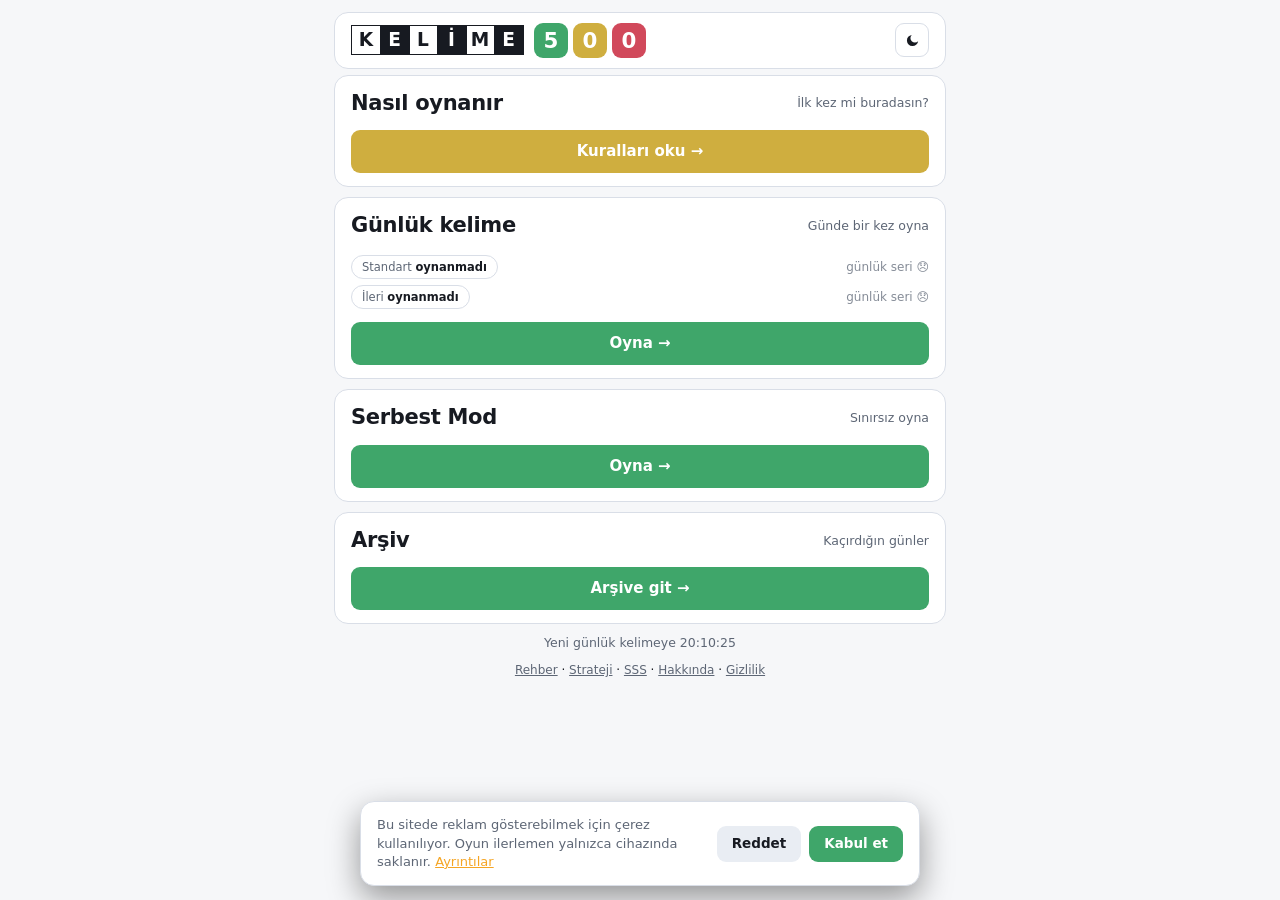
==== commit 48c02618: "İstatistik penceresi gerekirse yukarı uzuyor; reklam her ekranda görünür Reklam yuvası açıkken kısa " ====
--- a/index.html
+++ b/index.html
@@ -6,8 +6,8 @@
 <title>Kelime500</title>
 <meta name="description" content="Gizli Türkçe kelimeyi 8 hakta bul. Her gün iki seviye için yeni kelime; serbest modda sınırsız oyna, arşivden eski günleri çöz.">
 <link rel="canonical" href="https://kelime500.com/">
-<link rel="icon" href="assets/favicon.svg?v=153" type="image/svg+xml">
-<link rel="apple-touch-icon" href="assets/apple-touch-icon.png?v=153">
+<link rel="icon" href="assets/favicon.svg?v=154" type="image/svg+xml">
+<link rel="apple-touch-icon" href="assets/apple-touch-icon.png?v=154">
 <meta name="theme-color" content="#0f1115">
 <!-- Sosyal paylasim -->
 <meta property="og:url" content="https://kelime500.com/">
@@ -15,7 +15,7 @@
 <meta property="og:site_name" content="Kelime500">
 <meta property="og:title" content="Kelime500 — Türkçe kelime bulmacası">
 <meta property="og:description" content="Gizli Türkçe kelimeyi 8 hakta bul. Her gün iki seviye için yeni kelime; serbest modda sınırsız oyna, arşivden eski günleri çöz.">
-<meta property="og:image" content="https://kelime500.com/assets/paylasim.png?v=153">
+<meta property="og:image" content="https://kelime500.com/assets/paylasim.png?v=154">
 <meta property="og:image:width" content="1200">
 <meta property="og:image:height" content="630">
 <meta property="og:image:type" content="image/png">
@@ -24,8 +24,8 @@
 <meta name="twitter:card" content="summary_large_image">
 <meta name="twitter:title" content="Kelime500 — Türkçe kelime bulmacası">
 <meta name="twitter:description" content="Gizli Türkçe kelimeyi 8 hakta bul. Her gün iki seviye için yeni kelime; serbest modda sınırsız oyna, arşivden eski günleri çöz.">
-<meta name="twitter:image" content="https://kelime500.com/assets/paylasim.png?v=153">
-<link rel="stylesheet" href="assets/styles.css?v=153">
+<meta name="twitter:image" content="https://kelime500.com/assets/paylasim.png?v=154">
+<link rel="stylesheet" href="assets/styles.css?v=154">
 <script>
 /* Tema ilk boyamadan once uygulanir; yoksa sabit yazili koyu tema bir an
    gorunup acik temaya gecerdi. Kayitli bir secim varsa o, yoksa cihazin
@@ -120,9 +120,9 @@
 <!-- Masaustu alt bant (728x90) -->
 <div class="reklam reklam-alt" id="reklam-alt" aria-hidden="true"></div>
 
-<script src="src/cerez.js?v=153"></script>
-<script src="src/rehber.js?v=153"></script>
-<script src="src/giris.js?v=153"></script>
+<script src="src/cerez.js?v=154"></script>
+<script src="src/rehber.js?v=154"></script>
+<script src="src/giris.js?v=154"></script>
 <script>
 /* Alttaki "Rehber" baglantisi: sayfadan cikmadan rehberi acar. JavaScript
    calismiyorsa baglanti oyun sayfasina gider (href), davranis bozulmaz. */
--- a/assets/styles.css
+++ b/assets/styles.css
@@ -1136,9 +1136,11 @@
 /* Reklam varken grafik daha kisa olabilir; yuva icin yer acar. */
 :root[data-reklam] #ist-dagilim { min-height: 84px; }
 :root[data-reklam] .reklam-pencere { margin-top: 6px; }
-/* Kisa ekranlarda pencereye 100px'lik yuva sigmiyor; reklam yerine bos
-   kalmasi ve icerigin kaymasi yerine yuva hic gosterilmez. */
-@media (max-height: 719px) {
+/* Cok kisa ekranlarda (ornegin yatay telefon) pencereye 100px'lik yuva
+   hicbir sekilde sigmiyor; yarim gorunmesindense hic gosterilmez. Sinir
+   dusuk tutuldu: iPhone'da Safari'nin gorunur alani 715px'e kadar iniyor,
+   orada reklam gorunmeliydi. */
+@media (max-height: 620px) {
   .reklam-pencere { display: none; }
 }
 
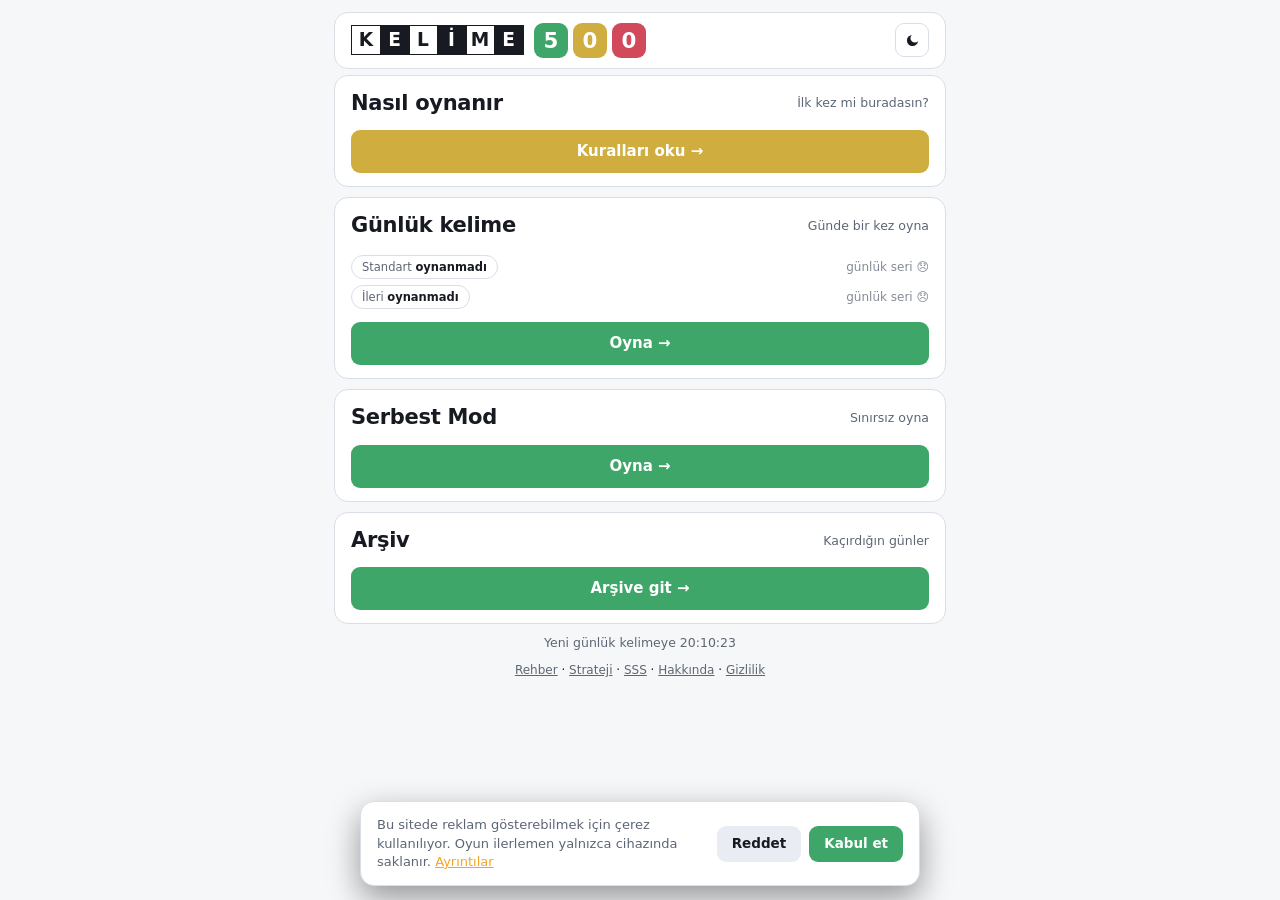
==== commit 1dfabc13: "Ana sayfa ve oyun sayfasına açıklayıcı başlık İkisinin de <title> etiketi yalnızca "Kelime500" yazıy" ====
--- a/index.html
+++ b/index.html
@@ -3,11 +3,11 @@
 <head>
 <meta charset="utf-8">
 <meta name="viewport" content="width=device-width, initial-scale=1">
-<title>Kelime500</title>
+<title>Kelime500 — Türkçe kelime bulmacası</title>
 <meta name="description" content="Gizli Türkçe kelimeyi 8 hakta bul. Her gün iki seviye için yeni kelime; serbest modda sınırsız oyna, arşivden eski günleri çöz.">
 <link rel="canonical" href="https://kelime500.com/">
-<link rel="icon" href="assets/favicon.svg?v=154" type="image/svg+xml">
-<link rel="apple-touch-icon" href="assets/apple-touch-icon.png?v=154">
+<link rel="icon" href="assets/favicon.svg?v=155" type="image/svg+xml">
+<link rel="apple-touch-icon" href="assets/apple-touch-icon.png?v=155">
 <meta name="theme-color" content="#0f1115">
 <!-- Sosyal paylasim -->
 <meta property="og:url" content="https://kelime500.com/">
@@ -15,7 +15,7 @@
 <meta property="og:site_name" content="Kelime500">
 <meta property="og:title" content="Kelime500 — Türkçe kelime bulmacası">
 <meta property="og:description" content="Gizli Türkçe kelimeyi 8 hakta bul. Her gün iki seviye için yeni kelime; serbest modda sınırsız oyna, arşivden eski günleri çöz.">
-<meta property="og:image" content="https://kelime500.com/assets/paylasim.png?v=154">
+<meta property="og:image" content="https://kelime500.com/assets/paylasim.png?v=155">
 <meta property="og:image:width" content="1200">
 <meta property="og:image:height" content="630">
 <meta property="og:image:type" content="image/png">
@@ -24,8 +24,8 @@
 <meta name="twitter:card" content="summary_large_image">
 <meta name="twitter:title" content="Kelime500 — Türkçe kelime bulmacası">
 <meta name="twitter:description" content="Gizli Türkçe kelimeyi 8 hakta bul. Her gün iki seviye için yeni kelime; serbest modda sınırsız oyna, arşivden eski günleri çöz.">
-<meta name="twitter:image" content="https://kelime500.com/assets/paylasim.png?v=154">
-<link rel="stylesheet" href="assets/styles.css?v=154">
+<meta name="twitter:image" content="https://kelime500.com/assets/paylasim.png?v=155">
+<link rel="stylesheet" href="assets/styles.css?v=155">
 <script>
 /* Tema ilk boyamadan once uygulanir; yoksa sabit yazili koyu tema bir an
    gorunup acik temaya gecerdi. Kayitli bir secim varsa o, yoksa cihazin
@@ -120,9 +120,9 @@
 <!-- Masaustu alt bant (728x90) -->
 <div class="reklam reklam-alt" id="reklam-alt" aria-hidden="true"></div>
 
-<script src="src/cerez.js?v=154"></script>
-<script src="src/rehber.js?v=154"></script>
-<script src="src/giris.js?v=154"></script>
+<script src="src/cerez.js?v=155"></script>
+<script src="src/rehber.js?v=155"></script>
+<script src="src/giris.js?v=155"></script>
 <script>
 /* Alttaki "Rehber" baglantisi: sayfadan cikmadan rehberi acar. JavaScript
    calismiyorsa baglanti oyun sayfasina gider (href), davranis bozulmaz. */
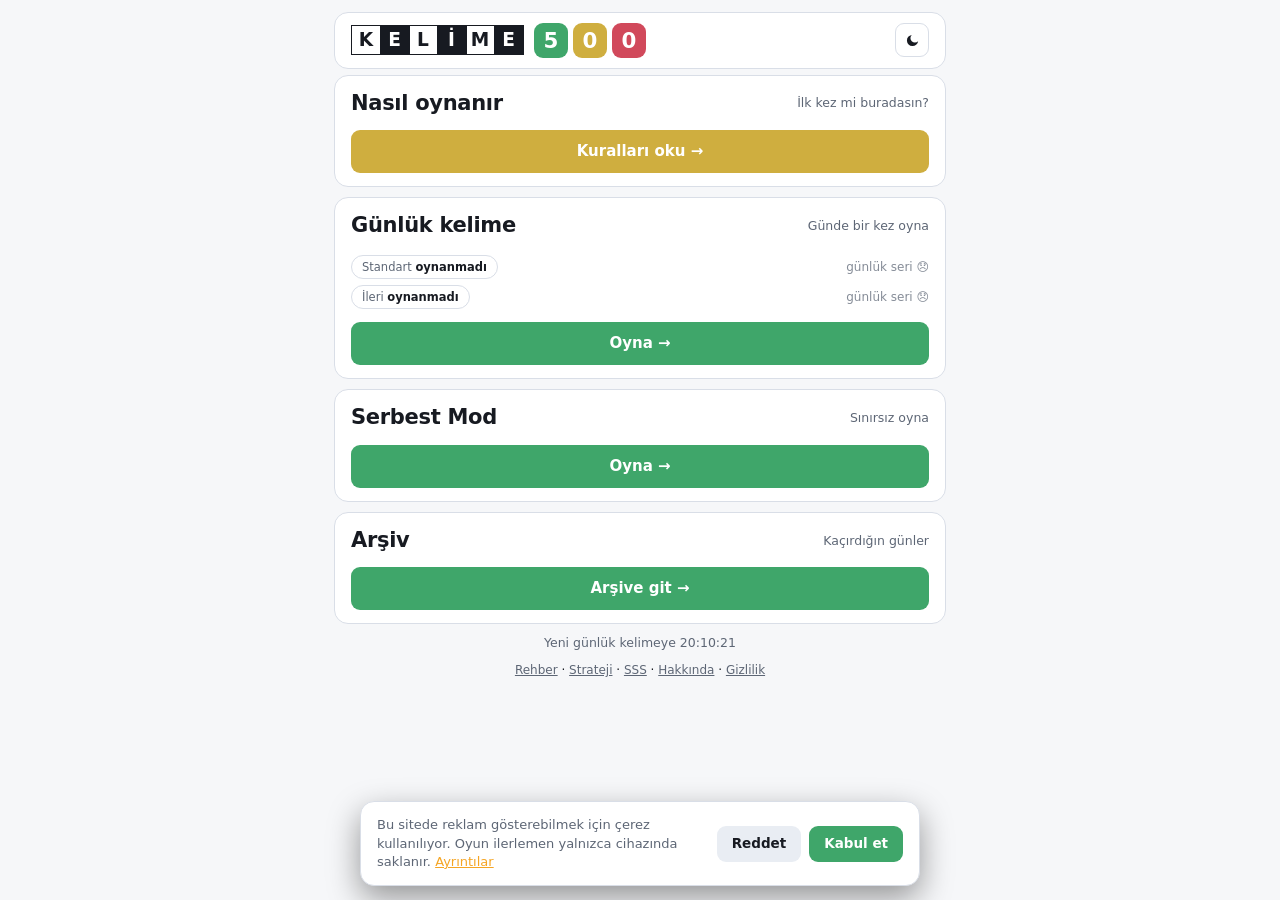
==== commit b51d6769: "Arşivde tahta aşağı kaymasın: tarih seçici kontrol satırına taşındı Arşiv modunda tarih seçici tahta" ====
--- a/index.html
+++ b/index.html
@@ -6,8 +6,8 @@
 <title>Kelime500 — Türkçe kelime bulmacası</title>
 <meta name="description" content="Gizli Türkçe kelimeyi 8 hakta bul. Her gün iki seviye için yeni kelime; serbest modda sınırsız oyna, arşivden eski günleri çöz.">
 <link rel="canonical" href="https://kelime500.com/">
-<link rel="icon" href="assets/favicon.svg?v=155" type="image/svg+xml">
-<link rel="apple-touch-icon" href="assets/apple-touch-icon.png?v=155">
+<link rel="icon" href="assets/favicon.svg?v=156" type="image/svg+xml">
+<link rel="apple-touch-icon" href="assets/apple-touch-icon.png?v=156">
 <meta name="theme-color" content="#0f1115">
 <!-- Sosyal paylasim -->
 <meta property="og:url" content="https://kelime500.com/">
@@ -15,7 +15,7 @@
 <meta property="og:site_name" content="Kelime500">
 <meta property="og:title" content="Kelime500 — Türkçe kelime bulmacası">
 <meta property="og:description" content="Gizli Türkçe kelimeyi 8 hakta bul. Her gün iki seviye için yeni kelime; serbest modda sınırsız oyna, arşivden eski günleri çöz.">
-<meta property="og:image" content="https://kelime500.com/assets/paylasim.png?v=155">
+<meta property="og:image" content="https://kelime500.com/assets/paylasim.png?v=156">
 <meta property="og:image:width" content="1200">
 <meta property="og:image:height" content="630">
 <meta property="og:image:type" content="image/png">
@@ -24,8 +24,8 @@
 <meta name="twitter:card" content="summary_large_image">
 <meta name="twitter:title" content="Kelime500 — Türkçe kelime bulmacası">
 <meta name="twitter:description" content="Gizli Türkçe kelimeyi 8 hakta bul. Her gün iki seviye için yeni kelime; serbest modda sınırsız oyna, arşivden eski günleri çöz.">
-<meta name="twitter:image" content="https://kelime500.com/assets/paylasim.png?v=155">
-<link rel="stylesheet" href="assets/styles.css?v=155">
+<meta name="twitter:image" content="https://kelime500.com/assets/paylasim.png?v=156">
+<link rel="stylesheet" href="assets/styles.css?v=156">
 <script>
 /* Tema ilk boyamadan once uygulanir; yoksa sabit yazili koyu tema bir an
    gorunup acik temaya gecerdi. Kayitli bir secim varsa o, yoksa cihazin
@@ -120,9 +120,9 @@
 <!-- Masaustu alt bant (728x90) -->
 <div class="reklam reklam-alt" id="reklam-alt" aria-hidden="true"></div>
 
-<script src="src/cerez.js?v=155"></script>
-<script src="src/rehber.js?v=155"></script>
-<script src="src/giris.js?v=155"></script>
+<script src="src/cerez.js?v=156"></script>
+<script src="src/rehber.js?v=156"></script>
+<script src="src/giris.js?v=156"></script>
 <script>
 /* Alttaki "Rehber" baglantisi: sayfadan cikmadan rehberi acar. JavaScript
    calismiyorsa baglanti oyun sayfasina gider (href), davranis bozulmaz. */
--- a/assets/styles.css
+++ b/assets/styles.css
@@ -901,18 +901,17 @@
   font-size: 13px; font-weight: 600; color: var(--soluk);
 }
 
-/* Arsiv tarih secici dikeyde %20 kucuk: mobilde ust kisim cok sikisiktı.
-   Yazi boyu kucultulmuyor - iOS 16px altindaki alanlara dokununca sayfayi
-   kendiliginden yakinlastiriyor. */
-.tarih-nav {
-  width: 100%; max-width: 480px;
-  padding-inline: 14px; margin-top: 6px;
-  display: flex; gap: 6px; align-items: center; justify-content: center;
-}
-.tarih-nav .simge { width: 27px; height: 27px; font-size: 14px; }
-.tarih-nav input[type="date"] { padding-block: 2px; }
-.tarih-nav[hidden] { display: none; }
-.tarih-nav input[type="date"] { flex: 0 1 190px; text-align: center; }
+/* Arsivde tarih secici: "Yeni kelime" dugmesiyle ayni yerde ve ayni
+   boyutta duruyor. Tarih girdisi dugmenin ustune saydam seriliyor; boylece
+   showPicker desteklemeyen tarayicida dokunma dogrudan girdiye gidip yerli
+   secici aciliyor (JS .dokunmali sinifini o zaman ekliyor). */
+.tarih-sec { flex: 0 0 auto; position: relative; display: inline-flex; }
+.tarih-sec input[type="date"] {
+  position: absolute; inset: 0; width: 100%; height: 100%;
+  margin: 0; padding: 0; border: 0; background: none;
+  opacity: 0; pointer-events: none;
+}
+.tarih-sec.dokunmali input[type="date"] { pointer-events: auto; }
 .simge[disabled] { opacity: .35; cursor: not-allowed; }
 
 /* --- giris sayfasi --- */
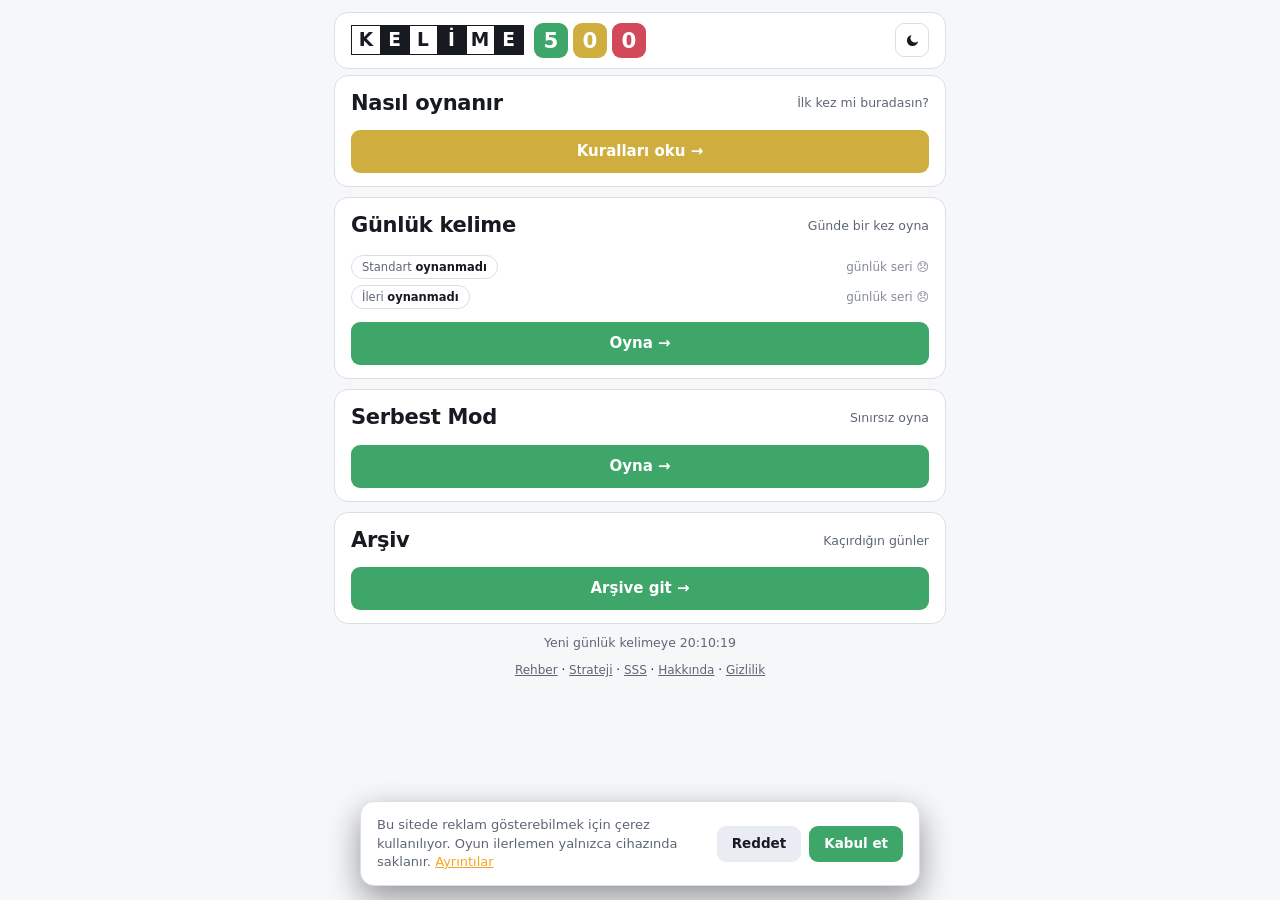
==== commit d700ff5f: "Tarih seç düğmesi telefonda açılmıyordu Düğme yalnızca showPicker() ile açılıyordu; mobil tarayıcıla" ====
--- a/index.html
+++ b/index.html
@@ -6,8 +6,8 @@
 <title>Kelime500 — Türkçe kelime bulmacası</title>
 <meta name="description" content="Gizli Türkçe kelimeyi 8 hakta bul. Her gün iki seviye için yeni kelime; serbest modda sınırsız oyna, arşivden eski günleri çöz.">
 <link rel="canonical" href="https://kelime500.com/">
-<link rel="icon" href="assets/favicon.svg?v=156" type="image/svg+xml">
-<link rel="apple-touch-icon" href="assets/apple-touch-icon.png?v=156">
+<link rel="icon" href="assets/favicon.svg?v=157" type="image/svg+xml">
+<link rel="apple-touch-icon" href="assets/apple-touch-icon.png?v=157">
 <meta name="theme-color" content="#0f1115">
 <!-- Sosyal paylasim -->
 <meta property="og:url" content="https://kelime500.com/">
@@ -15,7 +15,7 @@
 <meta property="og:site_name" content="Kelime500">
 <meta property="og:title" content="Kelime500 — Türkçe kelime bulmacası">
 <meta property="og:description" content="Gizli Türkçe kelimeyi 8 hakta bul. Her gün iki seviye için yeni kelime; serbest modda sınırsız oyna, arşivden eski günleri çöz.">
-<meta property="og:image" content="https://kelime500.com/assets/paylasim.png?v=156">
+<meta property="og:image" content="https://kelime500.com/assets/paylasim.png?v=157">
 <meta property="og:image:width" content="1200">
 <meta property="og:image:height" content="630">
 <meta property="og:image:type" content="image/png">
@@ -24,8 +24,8 @@
 <meta name="twitter:card" content="summary_large_image">
 <meta name="twitter:title" content="Kelime500 — Türkçe kelime bulmacası">
 <meta name="twitter:description" content="Gizli Türkçe kelimeyi 8 hakta bul. Her gün iki seviye için yeni kelime; serbest modda sınırsız oyna, arşivden eski günleri çöz.">
-<meta name="twitter:image" content="https://kelime500.com/assets/paylasim.png?v=156">
-<link rel="stylesheet" href="assets/styles.css?v=156">
+<meta name="twitter:image" content="https://kelime500.com/assets/paylasim.png?v=157">
+<link rel="stylesheet" href="assets/styles.css?v=157">
 <script>
 /* Tema ilk boyamadan once uygulanir; yoksa sabit yazili koyu tema bir an
    gorunup acik temaya gecerdi. Kayitli bir secim varsa o, yoksa cihazin
@@ -120,9 +120,9 @@
 <!-- Masaustu alt bant (728x90) -->
 <div class="reklam reklam-alt" id="reklam-alt" aria-hidden="true"></div>
 
-<script src="src/cerez.js?v=156"></script>
-<script src="src/rehber.js?v=156"></script>
-<script src="src/giris.js?v=156"></script>
+<script src="src/cerez.js?v=157"></script>
+<script src="src/rehber.js?v=157"></script>
+<script src="src/giris.js?v=157"></script>
 <script>
 /* Alttaki "Rehber" baglantisi: sayfadan cikmadan rehberi acar. JavaScript
    calismiyorsa baglanti oyun sayfasina gider (href), davranis bozulmaz. */
--- a/assets/styles.css
+++ b/assets/styles.css
@@ -902,16 +902,19 @@
 }
 
 /* Arsivde tarih secici: "Yeni kelime" dugmesiyle ayni yerde ve ayni
-   boyutta duruyor. Tarih girdisi dugmenin ustune saydam seriliyor; boylece
-   showPicker desteklemeyen tarayicida dokunma dogrudan girdiye gidip yerli
-   secici aciliyor (JS .dokunmali sinifini o zaman ekliyor). */
+   boyutta duruyor. Tarih girdisi dugmenin ustune saydam seriliyor ve
+   dokunmayi kendisi aliyor: telefonda showPicker() her tarayicida
+   acmiyor, ama girdinin kendisine dokunulunca yerli tarih tekerlegi
+   her zaman aciliyor. Masaustunde tiklama girdiye odaklanmakla kaliyor,
+   pencereyi JS'teki showPicker() aciyor.
+   Yazi boyu 16px: iOS daha kucuk alanlara dokununca sayfayi yakinlastiriyor. */
 .tarih-sec { flex: 0 0 auto; position: relative; display: inline-flex; }
 .tarih-sec input[type="date"] {
   position: absolute; inset: 0; width: 100%; height: 100%;
   margin: 0; padding: 0; border: 0; background: none;
-  opacity: 0; pointer-events: none;
-}
-.tarih-sec.dokunmali input[type="date"] { pointer-events: auto; }
+  font-size: 16px; -webkit-appearance: none; appearance: none;
+  opacity: 0; cursor: pointer;
+}
 .simge[disabled] { opacity: .35; cursor: not-allowed; }
 
 /* --- giris sayfasi --- */
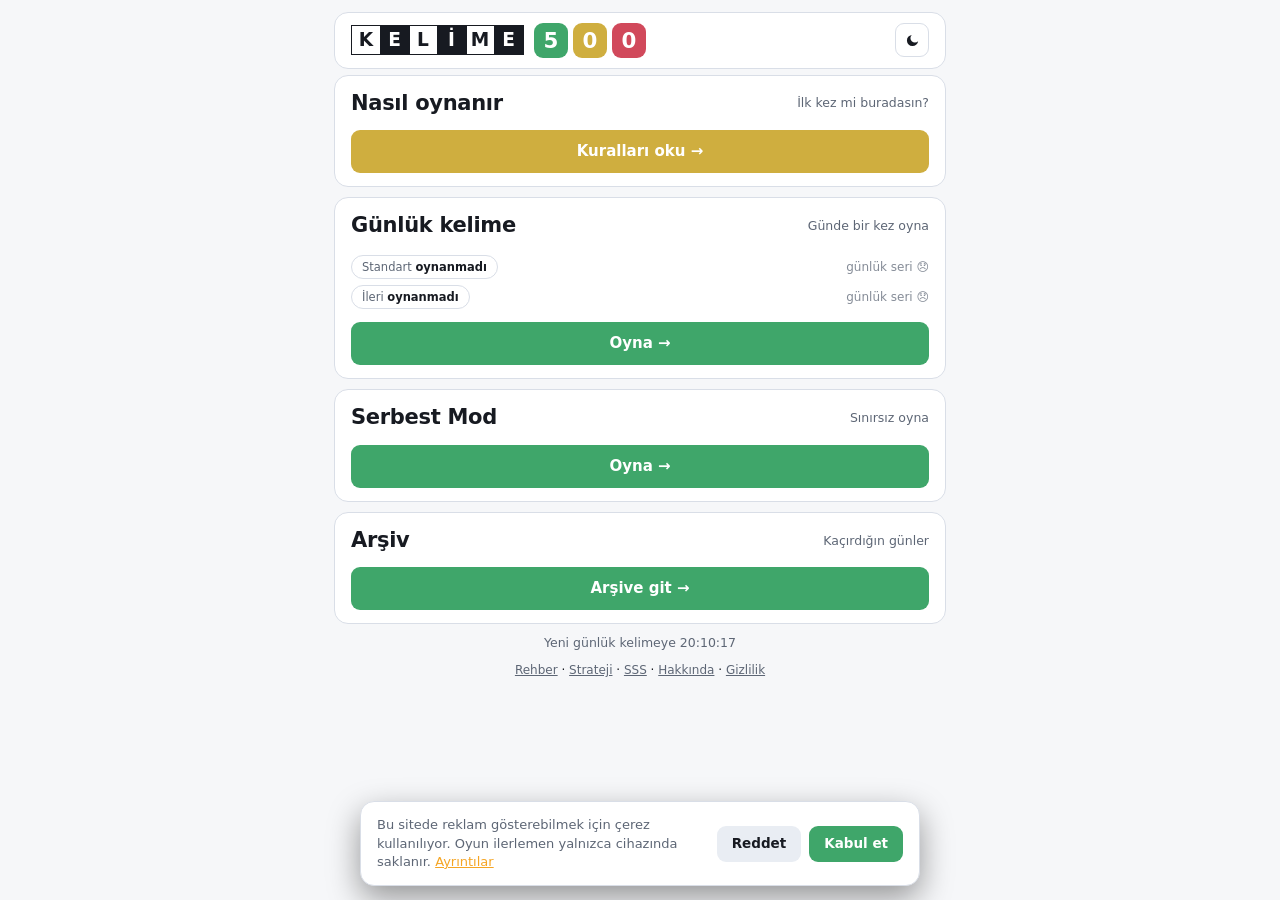
==== commit dd62ae04: "Masaüstünde tarih seçimi için kendi takvimimiz Tarayıcının yerli tarih penceresi masaüstünde siteye " ====
--- a/index.html
+++ b/index.html
@@ -6,8 +6,8 @@
 <title>Kelime500 — Türkçe kelime bulmacası</title>
 <meta name="description" content="Gizli Türkçe kelimeyi 8 hakta bul. Her gün iki seviye için yeni kelime; serbest modda sınırsız oyna, arşivden eski günleri çöz.">
 <link rel="canonical" href="https://kelime500.com/">
-<link rel="icon" href="assets/favicon.svg?v=157" type="image/svg+xml">
-<link rel="apple-touch-icon" href="assets/apple-touch-icon.png?v=157">
+<link rel="icon" href="assets/favicon.svg?v=158" type="image/svg+xml">
+<link rel="apple-touch-icon" href="assets/apple-touch-icon.png?v=158">
 <meta name="theme-color" content="#0f1115">
 <!-- Sosyal paylasim -->
 <meta property="og:url" content="https://kelime500.com/">
@@ -15,7 +15,7 @@
 <meta property="og:site_name" content="Kelime500">
 <meta property="og:title" content="Kelime500 — Türkçe kelime bulmacası">
 <meta property="og:description" content="Gizli Türkçe kelimeyi 8 hakta bul. Her gün iki seviye için yeni kelime; serbest modda sınırsız oyna, arşivden eski günleri çöz.">
-<meta property="og:image" content="https://kelime500.com/assets/paylasim.png?v=157">
+<meta property="og:image" content="https://kelime500.com/assets/paylasim.png?v=158">
 <meta property="og:image:width" content="1200">
 <meta property="og:image:height" content="630">
 <meta property="og:image:type" content="image/png">
@@ -24,8 +24,8 @@
 <meta name="twitter:card" content="summary_large_image">
 <meta name="twitter:title" content="Kelime500 — Türkçe kelime bulmacası">
 <meta name="twitter:description" content="Gizli Türkçe kelimeyi 8 hakta bul. Her gün iki seviye için yeni kelime; serbest modda sınırsız oyna, arşivden eski günleri çöz.">
-<meta name="twitter:image" content="https://kelime500.com/assets/paylasim.png?v=157">
-<link rel="stylesheet" href="assets/styles.css?v=157">
+<meta name="twitter:image" content="https://kelime500.com/assets/paylasim.png?v=158">
+<link rel="stylesheet" href="assets/styles.css?v=158">
 <script>
 /* Tema ilk boyamadan once uygulanir; yoksa sabit yazili koyu tema bir an
    gorunup acik temaya gecerdi. Kayitli bir secim varsa o, yoksa cihazin
@@ -120,9 +120,9 @@
 <!-- Masaustu alt bant (728x90) -->
 <div class="reklam reklam-alt" id="reklam-alt" aria-hidden="true"></div>
 
-<script src="src/cerez.js?v=157"></script>
-<script src="src/rehber.js?v=157"></script>
-<script src="src/giris.js?v=157"></script>
+<script src="src/cerez.js?v=158"></script>
+<script src="src/rehber.js?v=158"></script>
+<script src="src/giris.js?v=158"></script>
 <script>
 /* Alttaki "Rehber" baglantisi: sayfadan cikmadan rehberi acar. JavaScript
    calismiyorsa baglanti oyun sayfasina gider (href), davranis bozulmaz. */
--- a/assets/styles.css
+++ b/assets/styles.css
@@ -917,6 +917,35 @@
 }
 .simge[disabled] { opacity: .35; cursor: not-allowed; }
 
+/* Masaustu takvimi acikken saydam girdi dokunmayi almasin: tiklama
+   dugmeye gidip kendi takvimimizi acsin (JS .ozel sinifini koyar). */
+.tarih-sec.ozel input[type="date"] { pointer-events: none; }
+
+/* Kendi tarih takvimimiz - menulerle ayni kutu (.acilir), icinde ay
+   basligi, gun basliklari ve gun izgarasi var. */
+.takvim { width: 246px; min-width: 0; padding: 8px; gap: 6px; }
+.takvim-ust { display: flex; align-items: center; gap: 4px; }
+.takvim-ay { flex: 1 1 auto; text-align: center; font-size: 13.5px; font-weight: 700; }
+.takvim-ust .simge { width: 26px; height: 26px; font-size: 14px; }
+.takvim-baslik, .takvim-izgara {
+  display: grid; grid-template-columns: repeat(7, 1fr); gap: 2px;
+}
+.takvim-baslik span {
+  text-align: center; font-size: 11px; font-weight: 600;
+  color: var(--soluk); padding-bottom: 2px;
+}
+/* .acilir button kurali (sola yasli, genis dolgu) gun kutularini eziyor. */
+.takvim-izgara .takvim-gun {
+  display: flex; align-items: center; justify-content: center;
+  width: 100%; height: 30px; padding: 0;
+  border-radius: 8px; font-size: 13px; font-weight: 600;
+}
+.takvim-gun:disabled { opacity: .25; cursor: default; }
+.takvim-gun.secili { background: var(--vurgu); color: #17181c; }
+@media (hover: hover) {
+  .takvim-gun:not(:disabled):not(.secili):hover { background: var(--tus-bg); }
+}
+
 /* --- giris sayfasi --- */
 body.giris { padding-bottom: 8px; }
 
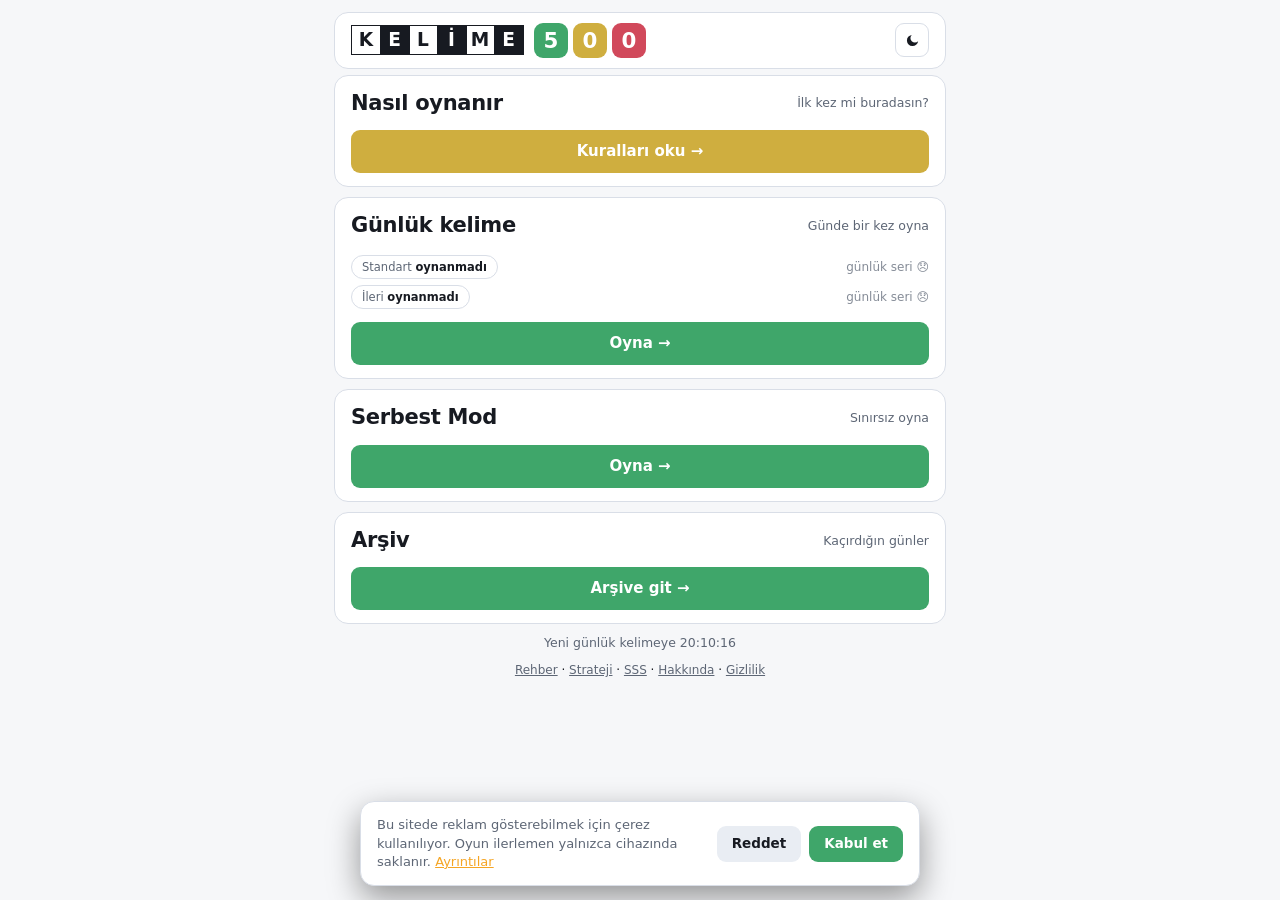
==== commit 92312531: "AdSense başvurusu için kod, ads.txt ve site haritası Yayıncı kimliği geldi (pub-5431814536619305). A" ====
--- a/index.html
+++ b/index.html
@@ -6,8 +6,8 @@
 <title>Kelime500 — Türkçe kelime bulmacası</title>
 <meta name="description" content="Gizli Türkçe kelimeyi 8 hakta bul. Her gün iki seviye için yeni kelime; serbest modda sınırsız oyna, arşivden eski günleri çöz.">
 <link rel="canonical" href="https://kelime500.com/">
-<link rel="icon" href="assets/favicon.svg?v=158" type="image/svg+xml">
-<link rel="apple-touch-icon" href="assets/apple-touch-icon.png?v=158">
+<link rel="icon" href="assets/favicon.svg?v=159" type="image/svg+xml">
+<link rel="apple-touch-icon" href="assets/apple-touch-icon.png?v=159">
 <meta name="theme-color" content="#0f1115">
 <!-- Sosyal paylasim -->
 <meta property="og:url" content="https://kelime500.com/">
@@ -15,7 +15,7 @@
 <meta property="og:site_name" content="Kelime500">
 <meta property="og:title" content="Kelime500 — Türkçe kelime bulmacası">
 <meta property="og:description" content="Gizli Türkçe kelimeyi 8 hakta bul. Her gün iki seviye için yeni kelime; serbest modda sınırsız oyna, arşivden eski günleri çöz.">
-<meta property="og:image" content="https://kelime500.com/assets/paylasim.png?v=158">
+<meta property="og:image" content="https://kelime500.com/assets/paylasim.png?v=159">
 <meta property="og:image:width" content="1200">
 <meta property="og:image:height" content="630">
 <meta property="og:image:type" content="image/png">
@@ -24,8 +24,22 @@
 <meta name="twitter:card" content="summary_large_image">
 <meta name="twitter:title" content="Kelime500 — Türkçe kelime bulmacası">
 <meta name="twitter:description" content="Gizli Türkçe kelimeyi 8 hakta bul. Her gün iki seviye için yeni kelime; serbest modda sınırsız oyna, arşivden eski günleri çöz.">
-<meta name="twitter:image" content="https://kelime500.com/assets/paylasim.png?v=158">
-<link rel="stylesheet" href="assets/styles.css?v=158">
+<meta name="twitter:image" content="https://kelime500.com/assets/paylasim.png?v=159">
+<link rel="stylesheet" href="assets/styles.css?v=159">
+
+<!-- AdSense. Kod her sayfanin <head> kismindadir - dogrulama ve inceleme
+     bunu ariyor. Cerez reddedildiyse kisisellestirilmemis reklam isteniyor;
+     karari cerez.js veriyor, burada yalnizca kayitli secim okunuyor. -->
+<script>
+window.adsbygoogle = window.adsbygoogle || [];
+try {
+  if (JSON.parse(localStorage.getItem('kelime500.cerez')) === 'ret') {
+    window.adsbygoogle.requestNonPersonalizedAds = 1;
+  }
+} catch (e) { /* depolama kapali - varsayilan davranis */ }
+</script>
+<script async crossorigin="anonymous"
+        src="https://pagead2.googlesyndication.com/pagead/js/adsbygoogle.js?client=ca-pub-5431814536619305"></script>
 <script>
 /* Tema ilk boyamadan once uygulanir; yoksa sabit yazili koyu tema bir an
    gorunup acik temaya gecerdi. Kayitli bir secim varsa o, yoksa cihazin
@@ -120,9 +134,9 @@
 <!-- Masaustu alt bant (728x90) -->
 <div class="reklam reklam-alt" id="reklam-alt" aria-hidden="true"></div>
 
-<script src="src/cerez.js?v=158"></script>
-<script src="src/rehber.js?v=158"></script>
-<script src="src/giris.js?v=158"></script>
+<script src="src/cerez.js?v=159"></script>
+<script src="src/rehber.js?v=159"></script>
+<script src="src/giris.js?v=159"></script>
 <script>
 /* Alttaki "Rehber" baglantisi: sayfadan cikmadan rehberi acar. JavaScript
    calismiyorsa baglanti oyun sayfasina gider (href), davranis bozulmaz. */
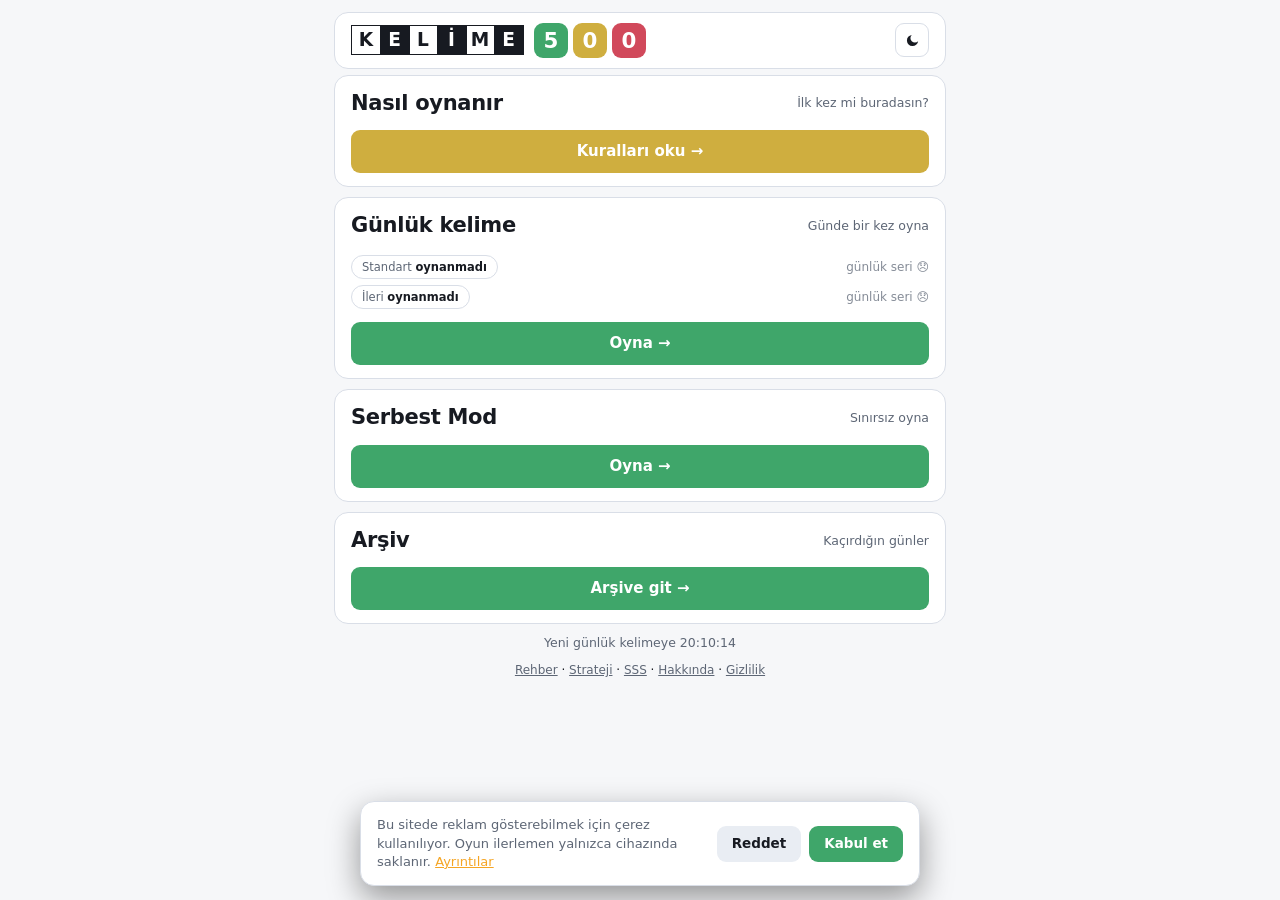
==== commit c87c97aa: "Web'de klavye tuşları kutunun kenarına yapışıktı Kutu kartlarla aynı genişlikte kalsın diye kenarlar" ====
--- a/index.html
+++ b/index.html
@@ -6,8 +6,8 @@
 <title>Kelime500 — Türkçe kelime bulmacası</title>
 <meta name="description" content="Gizli Türkçe kelimeyi 8 hakta bul. Her gün iki seviye için yeni kelime; serbest modda sınırsız oyna, arşivden eski günleri çöz.">
 <link rel="canonical" href="https://kelime500.com/">
-<link rel="icon" href="assets/favicon.svg?v=159" type="image/svg+xml">
-<link rel="apple-touch-icon" href="assets/apple-touch-icon.png?v=159">
+<link rel="icon" href="assets/favicon.svg?v=160" type="image/svg+xml">
+<link rel="apple-touch-icon" href="assets/apple-touch-icon.png?v=160">
 <meta name="theme-color" content="#0f1115">
 <!-- Sosyal paylasim -->
 <meta property="og:url" content="https://kelime500.com/">
@@ -15,7 +15,7 @@
 <meta property="og:site_name" content="Kelime500">
 <meta property="og:title" content="Kelime500 — Türkçe kelime bulmacası">
 <meta property="og:description" content="Gizli Türkçe kelimeyi 8 hakta bul. Her gün iki seviye için yeni kelime; serbest modda sınırsız oyna, arşivden eski günleri çöz.">
-<meta property="og:image" content="https://kelime500.com/assets/paylasim.png?v=159">
+<meta property="og:image" content="https://kelime500.com/assets/paylasim.png?v=160">
 <meta property="og:image:width" content="1200">
 <meta property="og:image:height" content="630">
 <meta property="og:image:type" content="image/png">
@@ -24,8 +24,8 @@
 <meta name="twitter:card" content="summary_large_image">
 <meta name="twitter:title" content="Kelime500 — Türkçe kelime bulmacası">
 <meta name="twitter:description" content="Gizli Türkçe kelimeyi 8 hakta bul. Her gün iki seviye için yeni kelime; serbest modda sınırsız oyna, arşivden eski günleri çöz.">
-<meta name="twitter:image" content="https://kelime500.com/assets/paylasim.png?v=159">
-<link rel="stylesheet" href="assets/styles.css?v=159">
+<meta name="twitter:image" content="https://kelime500.com/assets/paylasim.png?v=160">
+<link rel="stylesheet" href="assets/styles.css?v=160">
 
 <!-- AdSense. Kod her sayfanin <head> kismindadir - dogrulama ve inceleme
      bunu ariyor. Cerez reddedildiyse kisisellestirilmemis reklam isteniyor;
@@ -134,9 +134,9 @@
 <!-- Masaustu alt bant (728x90) -->
 <div class="reklam reklam-alt" id="reklam-alt" aria-hidden="true"></div>
 
-<script src="src/cerez.js?v=159"></script>
-<script src="src/rehber.js?v=159"></script>
-<script src="src/giris.js?v=159"></script>
+<script src="src/cerez.js?v=160"></script>
+<script src="src/rehber.js?v=160"></script>
+<script src="src/giris.js?v=160"></script>
 <script>
 /* Alttaki "Rehber" baglantisi: sayfadan cikmadan rehberi acar. JavaScript
    calismiyorsa baglanti oyun sayfasina gider (href), davranis bozulmaz. */
--- a/assets/styles.css
+++ b/assets/styles.css
@@ -1022,7 +1022,11 @@
   body:not(.giris) .logo { --logo-kutu: 30px; }
   body:not(.giris) header::before { inset-inline: 14px; }
   body:not(.giris) #klavye::before { inset-inline: 0; }
-  body:not(.giris) #klavye { gap: 4px; }
+  /* Kutu kartlarla ayni genislikte kaliyor (inset 0), tuslar iki yandan
+     8px iceri aliniyor: web'de en soldaki ve en sagdaki tus kutunun
+     kenarina yapisiktı. Mobilde kutu zaten tuslarin 8px disina tasiyor,
+     oradaki bosluk bu satirla degismiyor. */
+  body:not(.giris) #klavye { gap: 4px; padding-inline: 8px; }
   body:not(.giris) #tahta {
     --kutu: 40px; --kutu-en: 40px; --kare: 40px; --aralik: 3px;
   }
